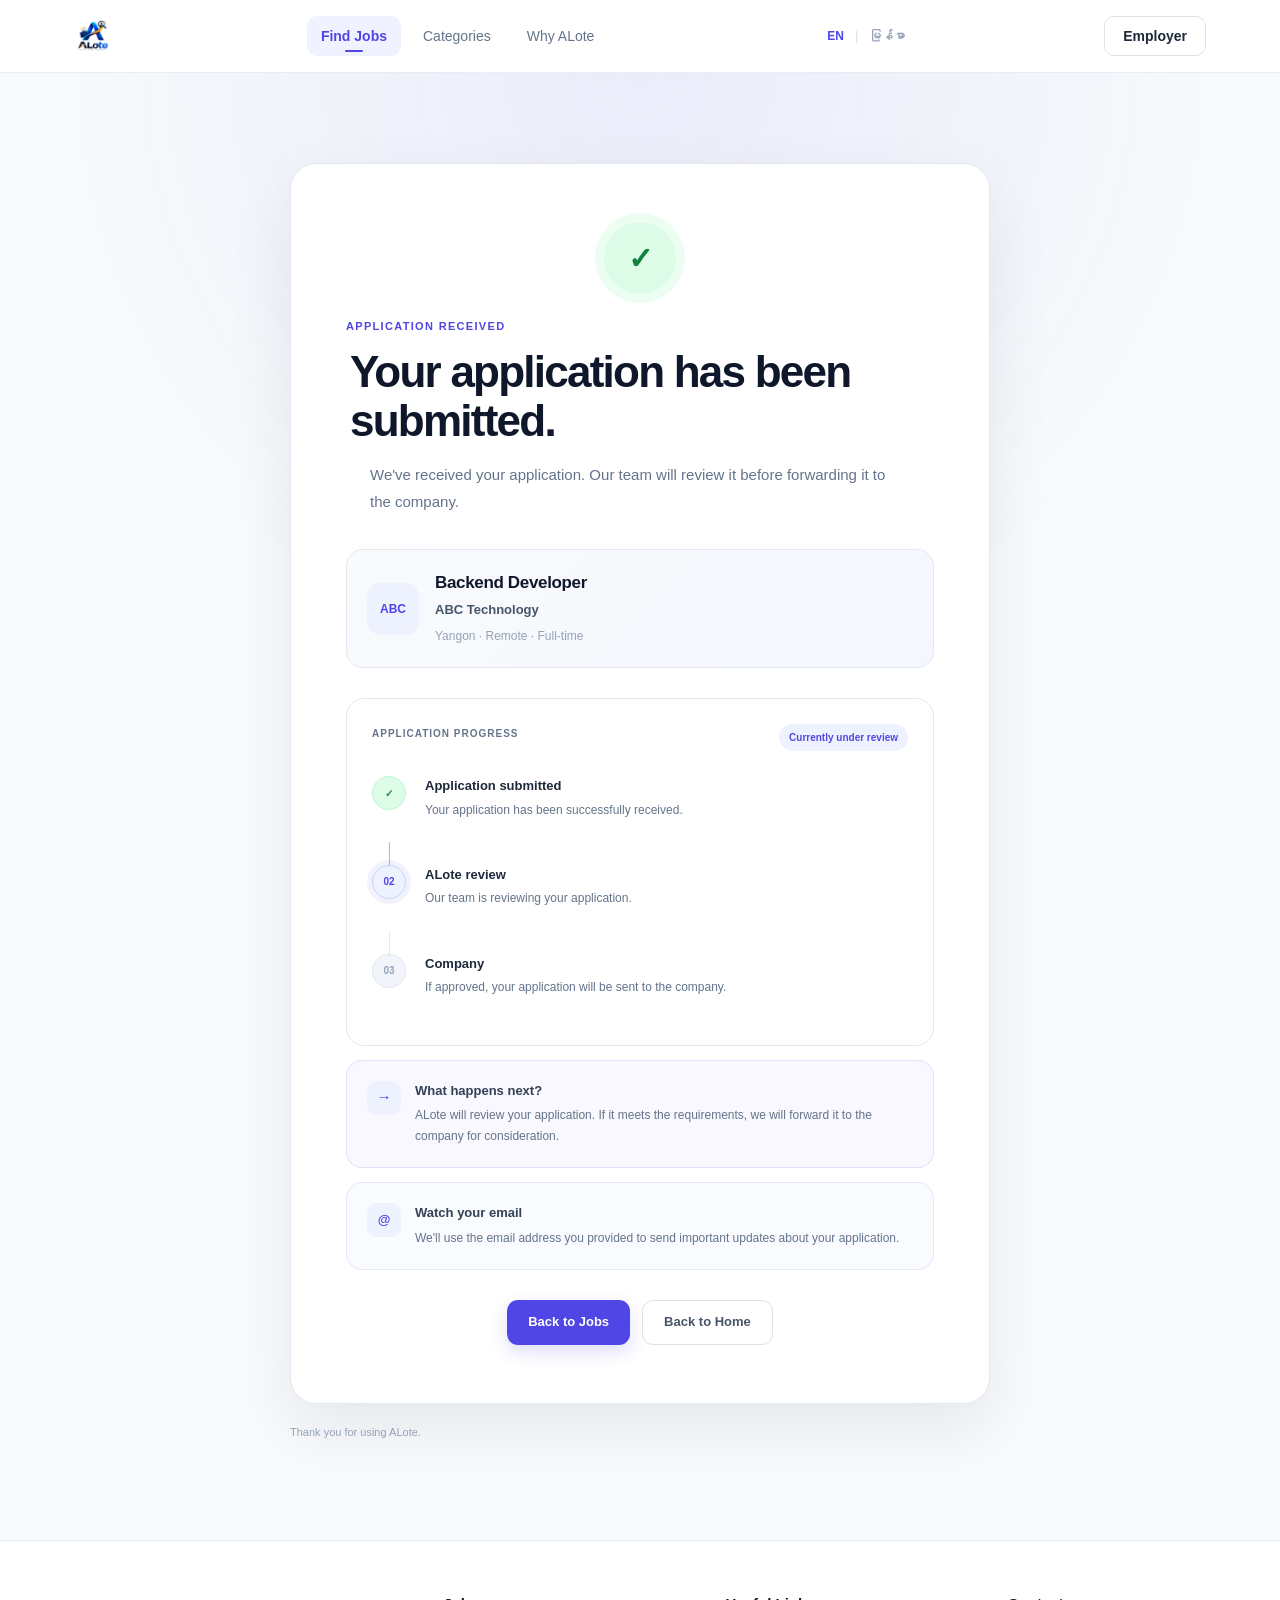
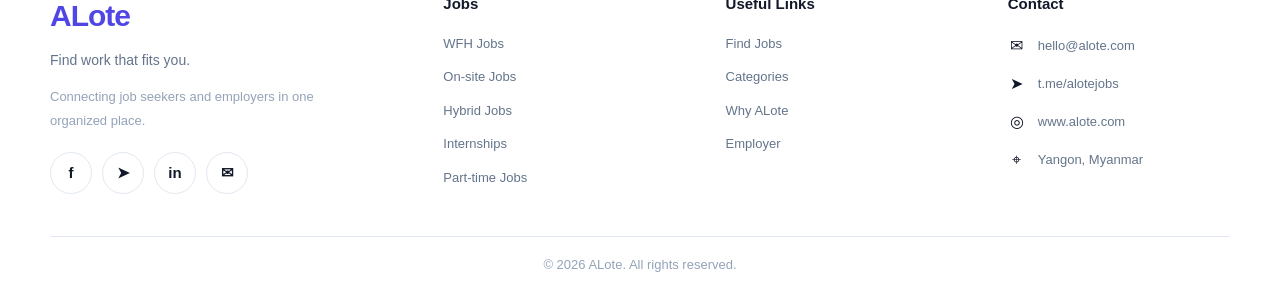
==== frontend/application-success.html @ d8ff8909 "Upgrade application flow and category pages" ====
<!DOCTYPE html>
<html lang="en">

<head>

    <meta charset="UTF-8">

    <meta
        name="viewport"
        content="width=device-width, initial-scale=1.0"
    >

    <title>Application Received | ALote</title>


    <!-- Global CSS -->

    <link
        rel="stylesheet"
        href="css/global.css"
    >


    <!-- Page CSS -->

    <link
        rel="stylesheet"
        href="css/application-success.css"
    >

</head>


<body>


<!-- ==================================================
         NAVIGATION
    ================================================== -->

    <header class="navbar">

        <div class="container navbar-container">

            <a href="index.html" class="logo">

                <img
                    src="assets/logo/ALotelogo.png"
                    alt="ALote"
                    class="logo-image">

            </a>


            <nav class="nav-links">

                <a
                    href="jobs.html"
                    class="nav-link active"
                    data-i18n="findJobs">

                    Find Jobs

                </a>


                <a
                    href="categories.html"
                    data-i18n="categories">

                    Categories

                </a>


                <a
                    href="whyalote.html"
                    data-i18n="whyAlote">

                    Why ALote

                </a>

            </nav>


            <div class="language-switcher">

                <button
                    class="language-button active"
                    data-lang="en">

                    EN

                </button>


                <span>|</span>


                <button
                    class="language-button"
                    data-lang="my">

                    မြန်မာ

                </button>

            </div>


            <a
                href="admin/login.html"
                class="employer-link"
                data-i18n="employer">

                Employer

            </a>

        </div>

    </header>



<!-- ==================================================
     SUCCESS PAGE
================================================== -->

<main class="success-page">

    <div class="container success-container">


        <!-- ==================================================
             SUCCESS CARD
        ================================================== -->

        <section class="success-card">


            <!-- Success Icon -->

            <div class="success-icon">

                <span>
                    ✓
                </span>

            </div>



            <!-- Eyebrow -->

            <span
                class="success-label"
                data-i18n="applicationReceived"
            >
                APPLICATION RECEIVED
            </span>



            <!-- Main Title -->

            <h1
                data-i18n="successTitle"
            >
                Your application has been submitted.
            </h1>



            <!-- Description -->

            <p
                class="success-description"
                data-i18n="successDescription"
            >
                We've received your application.
                Our team will review it before
                forwarding it to the company.
            </p>



            <!-- ==================================================
                 JOB SUMMARY
            ================================================== -->

            <div class="success-job">


                <div class="company-avatar">
                    ABC
                </div>


                <div class="success-job-info">

                    <h2 id="jobTitle">
                        Backend Developer
                    </h2>


                    <p id="companyName">
                        ABC Technology
                    </p>


                    <span id="jobMeta">
                        Yangon · Remote · Full-time
                    </span>

                </div>

            </div>



            <!-- ==================================================
                 APPLICATION PROGRESS
            ================================================== -->

            <div class="application-progress">


                <div class="progress-heading">

                    <span
                        class="section-label"
                        data-i18n="applicationProgress"
                    >
                        APPLICATION PROGRESS
                    </span>


                    <span
                        class="progress-status"
                        data-i18n="currentStatus"
                    >
                        Currently under review
                    </span>

                </div>



                <div class="progress-timeline">


                    <!-- STEP 1 -->

                    <div class="timeline-step completed">

                        <div class="timeline-marker">

                            <span>
                                ✓
                            </span>

                        </div>


                        <div class="timeline-content">

                            <strong
                                data-i18n="submittedTitle"
                            >
                                Application submitted
                            </strong>


                            <p
                                data-i18n="submittedDescription"
                            >
                                Your application has been successfully received.
                            </p>

                        </div>

                    </div>



                    <!-- Connector -->

                    <div class="timeline-line active"></div>



                    <!-- STEP 2 -->

                    <div class="timeline-step current">

                        <div class="timeline-marker">

                            <span>
                                02
                            </span>

                        </div>


                        <div class="timeline-content">

                            <strong
                                data-i18n="reviewTitle"
                            >
                                ALote review
                            </strong>


                            <p
                                data-i18n="reviewDescription"
                            >
                                Our team is reviewing your application.
                            </p>

                        </div>

                    </div>



                    <!-- Connector -->

                    <div class="timeline-line"></div>



                    <!-- STEP 3 -->

                    <div class="timeline-step">

                        <div class="timeline-marker">

                            <span>
                                03
                            </span>

                        </div>


                        <div class="timeline-content">

                            <strong
                                data-i18n="companyTitle"
                            >
                                Company
                            </strong>


                            <p
                                data-i18n="companyDescription"
                            >
                                If approved, your application will be sent to the company.
                            </p>

                        </div>

                    </div>

                </div>

            </div>



            <!-- ==================================================
                 WHAT HAPPENS NEXT
            ================================================== -->

            <div class="next-step-card">


                <div class="next-step-icon">
                    →
                </div>


                <div class="next-step-content">

                    <strong
                        data-i18n="nextStepTitle"
                    >
                        What happens next?
                    </strong>


                    <p
                        data-i18n="nextStepDescription"
                    >
                        ALote will review your application.
                        If it meets the requirements, we will
                        forward it to the company for consideration.
                    </p>

                </div>

            </div>



            <!-- ==================================================
                 EMAIL NOTICE
            ================================================== -->

            <div class="email-notice">


                <div class="email-icon">
                    @
                </div>


                <div class="email-content">

                    <strong
                        data-i18n="emailTitle"
                    >
                        Watch your email
                    </strong>


                    <p
                        data-i18n="emailDescription"
                    >
                        We'll use the email address you provided
                        to send important updates about your application.
                    </p>

                </div>

            </div>



            <!-- ==================================================
                 ACTIONS
            ================================================== -->

            <div class="success-actions">


                <a
                    href="jobs.html"
                    class="primary-button"
                    data-i18n="backToJobs"
                >
                    Back to Jobs
                </a>


                <a
                    href="index.html"
                    class="secondary-button"
                    data-i18n="backHome"
                >
                    Back to Home
                </a>

            </div>

        </section>



        <!-- Small message -->

        <p
            class="success-footer"
            data-i18n="thankYou"
        >
            Thank you for using ALote.
        </p>

    </div>

</main>



<!-- ==================================================
     FOOTER
================================================== -->

<footer class="footer">

    <div class="container footer-container">


        <!-- Brand -->

        <div class="footer-brand">


            <a
                href="index.html"
                class="footer-logo"
            >
                ALote
            </a>


            <p class="footer-tagline">

                <span data-i18n="footerTagline">
                    Find work that fits you.
                </span>

            </p>


            <p
                class="footer-description"
                data-i18n="footerDescription"
            >
                Connecting job seekers and employers
                in one organized place.
            </p>


            <div class="footer-socials">

                <a
                    href="#"
                    aria-label="Facebook"
                >
                    f
                </a>


                <a
                    href="#"
                    aria-label="Telegram"
                >
                    ➤
                </a>


                <a
                    href="#"
                    aria-label="LinkedIn"
                >
                    in
                </a>


                <a
                    href="#"
                    aria-label="Email"
                >
                    ✉
                </a>

            </div>

        </div>



        <!-- Jobs -->

        <div class="footer-column">

            <h3 data-i18n="footerJobs">
                Jobs
            </h3>


            <a
                href="jobs.html?mode=wfh"
                data-i18n="footerWfh"
            >
                WFH Jobs
            </a>


            <a
                href="jobs.html?mode=onsite"
                data-i18n="footerOnsite"
            >
                On-site Jobs
            </a>


            <a
                href="jobs.html?mode=hybrid"
                data-i18n="footerHybrid"
            >
                Hybrid Jobs
            </a>


            <a
                href="jobs.html?mode=internship"
                data-i18n="footerInternship"
            >
                Internships
            </a>


            <a
                href="jobs.html?mode=part-time"
                data-i18n="footerPartTime"
            >
                Part-time Jobs
            </a>

        </div>



        <!-- Useful Links -->

        <div class="footer-column">

            <h3 data-i18n="footerLinks">
                Useful Links
            </h3>


            <a
                href="jobs.html"
                data-i18n="findJobs"
            >
                Find Jobs
            </a>


            <a
                href="categories.html"
                data-i18n="categories"
            >
                Categories
            </a>


            <a
                href="whyalote.html"
                data-i18n="whyAlote"
            >
                Why ALote
            </a>


            <a
                href="employer.html"
                data-i18n="employer"
            >
                Employer
            </a>

        </div>



        <!-- Contact -->

        <div class="footer-column footer-contact">

            <h3 data-i18n="footerContact">
                Contact
            </h3>


            <a href="mailto:hello@alote.com">

                <span class="contact-icon">
                    ✉
                </span>

                hello@alote.com

            </a>


            <a href="#">

                <span class="contact-icon">
                    ➤
                </span>

                t.me/alotejobs

            </a>


            <a href="#">

                <span class="contact-icon">
                    ◎
                </span>

                www.alote.com

            </a>


            <a href="#">

                <span class="contact-icon">
                    ⌖
                </span>

                Yangon, Myanmar

            </a>

        </div>

    </div>



    <!-- Footer Bottom -->

    <div class="footer-bottom container">

        <p
            class="copyright"
            data-i18n="copyright"
        >
            © 2026 ALote. All rights reserved.
        </p>

    </div>

</footer>



<!-- ==================================================
     JAVASCRIPT
================================================== -->

<script src="js/application-success.js"></script>

</body>

</html>
---- frontend/css/global.css ----
/* ==================================================
   DESIGN SYSTEM
================================================== */

:root {
    --primary: #4f46e5;
    --primary-dark: #4338ca;
    --primary-light: #eef2ff;

    --text-primary: #111827;
    --text-secondary: #64748b;
    --text-muted: #94a3b8;

    --background: #ffffff;
    --background-soft: #f8fafc;

    --border: #e2e8f0;

    --success: #16a34a;
    --success-bg: #dcfce7;

    --warning: #d97706;
    --warning-bg: #fef3c7;

    --radius-sm: 8px;
    --radius-md: 12px;
    --radius-lg: 18px;

    --shadow-sm:
        0 1px 2px rgba(15, 23, 42, 0.04);

    --shadow-md:
        0 10px 30px rgba(15, 23, 42, 0.07);

    --shadow-lg:
        0 20px 50px rgba(15, 23, 42, 0.10);
}


/* ==================================================
   RESET
================================================== */

* {
    box-sizing: border-box;
    margin: 0;
    padding: 0;
}

html {
    scroll-behavior: smooth;
}

body {
    font-family:
        Inter,
        -apple-system,
        BlinkMacSystemFont,
        "Segoe UI",
        sans-serif;

    color: var(--text-primary);
    background: var(--background);

    line-height: 1.5;
}

a {
    color: inherit;
    text-decoration: none;
}

button,
input {
    font: inherit;
}

button {
    cursor: pointer;
}

img {
    display: block;
    max-width: 100%;
}


/* ==================================================
   GLOBAL CONTAINER
================================================== */

.container {
    width: min(1180px, calc(100% - 48px));
    margin-inline: auto;
}
/* ==================================================
   LOGO
================================================== */

.logo {
    display: flex;
    align-items: center;

    text-decoration: none;

    flex-shrink: 0;
}


.logo-image {
    display: block;

    width: auto;
    height: 38px;

    object-fit: contain;

    transition:
        transform 0.2s ease,
        opacity 0.2s ease;
}


.logo:hover .logo-image {
    transform: translateY(-1px);

    opacity: 0.92;
}

/* ==================================================
   NAVIGATION
================================================== */

.navbar {
    position: sticky;
    top: 0;
    z-index: 1000;

    width: 100%;

    background: rgba(255, 255, 255, 0.88);
    border-bottom: 1px solid #e8ecf3;

    backdrop-filter: blur(16px);
    -webkit-backdrop-filter: blur(16px);
}

.navbar-container {
    max-width: 1180px;
    height: 72px;

    margin: 0 auto;
    padding: 0 24px;

    display: flex;
    align-items: center;
    justify-content: space-between;
}


/* ==================================================
   LOGO
================================================== */

.logo {
    color: var(--primary);

    font-size: 25px;
    font-weight: 750;

    letter-spacing: -1px;
    text-decoration: none;

    transition: opacity 0.2s ease;
}

.logo:hover {
    opacity: 0.8;
}


/* ==================================================
   MAIN NAVIGATION
================================================== */

.nav-links {
    display: flex;
    align-items: center;

    gap: 8px;
}

.nav-links a {
    position: relative;

    display: inline-flex;
    align-items: center;

    height: 40px;
    padding: 0 14px;

    color: #64748b;

    font-size: 14px;
    font-weight: 500;

    text-decoration: none;

    border-radius: 10px;

    transition:
        color 0.2s ease,
        background 0.2s ease;
}


/* Hover */

.nav-links a:hover {
    color: #111827;
    background: #f5f7fb;
}


/* ==================================================
   ACTIVE PAGE
================================================== */

.nav-links a.active {
    color: #4f46e5;

    font-weight: 600;

    background: #f1f2ff;
}


/* Small premium indicator */

.nav-links a.active::after {
    content: "";

    position: absolute;

    left: 50%;
    bottom: 4px;

    width: 18px;
    height: 2px;

    transform: translateX(-50%);

    background: #4f46e5;

    border-radius: 999px;
}


/* ==================================================
   LANGUAGE SWITCHER
================================================== */

.language-switcher {
    display: flex;
    align-items: center;

    gap: 8px;

    margin-left: 20px;
}

.language-button {
    border: 0;
    background: transparent;

    padding: 7px 6px;

    color: #94a3b8;

    font-family: inherit;
    font-size: 13px;
    font-weight: 600;

    cursor: pointer;

    border-radius: 7px;

    transition:
        color 0.2s ease,
        background 0.2s ease;
}

.language-button:hover {
    color: #475569;
    background: #f5f7fb;
}

.language-button.active {
    color: #4f46e5;
}


/* Separator between languages */

.language-separator {
    color: #cbd5e1;
    font-size: 13px;
}


/* ==================================================
   EMPLOYER BUTTON
================================================== */

.employer-link {
    display: inline-flex;
    align-items: center;
    justify-content: center;

    min-height: 40px;

    padding: 0 18px;

    color: #1e293b;

    font-size: 14px;
    font-weight: 600;

    text-decoration: none;

    border: 1px solid #dce2eb;
    border-radius: 10px;

    background: #ffffff;

    transition:
        border-color 0.2s ease,
        background 0.2s ease,
        transform 0.2s ease;
}

.employer-link:hover {
    background: #f8fafc;
    border-color: #cbd5e1;

    transform: translateY(-1px);
}
/* ==================================================
   HERO
================================================== */
.hero {
    position: relative;
    overflow: hidden;

    padding: 125px 0 105px;

    background:
        radial-gradient(
            circle at 50% 0%,
            rgba(79, 70, 229, 0.10),
            transparent 48%
        );
}

.hero-container {
    position: relative;

    width: min(900px, calc(100% - 48px));
    margin-inline: auto;

    text-align: center;
}
.hero::before {
    content: "";

    position: absolute;

    width: 500px;
    height: 500px;

    top: -250px;
    left: -250px;

    border-radius: 50%;

    background: rgba(79, 70, 229, 0.035);

    pointer-events: none;
}

/* Badge */

.hero-badge {
    display: inline-flex;

    align-items: center;

    padding: 7px 13px;

    background: var(--primary-light);

    color: var(--primary);

    border-radius: 999px;

    font-size: 12px;
    font-weight: 600;

    margin-bottom: 22px;
}


/* Heading */

.hero h1 {
    max-width: 800px;

    margin: 0 auto;

    font-size: clamp(46px, 6vw, 76px);

    line-height: 1.02;

    letter-spacing: -4px;

    font-weight: 750;
}

.hero h1 span {
    color: var(--primary);
}


/* Description */

.hero-description {
    max-width: 580px;

    margin: 25px auto 38px;

    color: var(--text-secondary);

    font-size: 17px;
}


/* ==================================================
   SEARCH
================================================== */

.search-box {
    width: min(100%, 780px);

    margin: 0 auto;

    padding: 7px;

    display: flex;
    align-items: center;

    background: #ffffff;

    border: 1px solid var(--border);

    border-radius: var(--radius-lg);

    box-shadow: var(--shadow-md);

    transition:
        border-color 0.2s ease,
        box-shadow 0.2s ease;
}

.search-box:focus-within {
    border-color: rgba(79, 70, 229, 0.45);

    box-shadow:
        0 0 0 4px rgba(79, 70, 229, 0.08),
        var(--shadow-md);
}

.search-input-container {
    flex: 1;

    display: flex;
    align-items: center;

    min-width: 0;

    padding-left: 15px;
}

.search-icon {
    margin-right: 10px;

    color: var(--text-muted);

    font-size: 24px;

    line-height: 1;
}

.search-input-container input {
    width: 100%;

    min-width: 0;

    border: none;
    outline: none;

    background: transparent;

    color: var(--text-primary);

    font-size: 14px;
}

.search-input-container input::placeholder {
    color: var(--text-muted);
}

.search-box button {
    flex-shrink: 0;

    padding: 14px 22px;

    border: none;

    border-radius: var(--radius-md);

    background: var(--primary);
    color: #ffffff;

    font-size: 13px;
    font-weight: 600;

    transition:
        background 0.2s ease,
        transform 0.2s ease;
}

.search-box button:hover {
    background: var(--primary-dark);

    transform: translateY(-1px);
}


/* ==================================================
   QUICK FILTERS
================================================== */

.quick-filters {
    margin-top: 22px;

    display: flex;
    align-items: center;
    justify-content: center;

    gap: 9px;

    flex-wrap: wrap;

    color: var(--text-muted);

    font-size: 12px;
}

.quick-filters a {
    padding: 5px 10px;

    background: #ffffff;

    border: 1px solid var(--border);

    border-radius: 999px;

    color: var(--text-secondary);

    transition:
        border-color 0.2s ease,
        color 0.2s ease,
        background 0.2s ease;
}

.quick-filters a:hover {
    border-color: var(--primary);

    background: var(--primary-light);

    color: var(--primary);
}


/* ==================================================
   WORK MODES
================================================== */

.work-modes-section {
    padding: 95px 0;

    background: var(--background-soft);
}

.work-mode-grid {
    display: grid;

    grid-template-columns: repeat(4, 1fr);

    gap: 16px;
}
.work-mode-card {
    min-height: 205px;
    padding: 26px;

    background: rgba(255, 255, 255, 0.9);

    border: 1px solid rgba(226, 232, 240, 0.9);

    border-radius: 18px;

    box-shadow: var(--shadow-sm);

    transition:
        transform 0.25s ease,
        border-color 0.25s ease,
        box-shadow 0.25s ease;
}

.work-mode-card:hover {
    transform: translateY(-5px);

    border-color: rgba(79, 70, 229, 0.25);

    box-shadow: var(--shadow-lg);
}

.work-mode-card {
    position: relative;

    min-height: 180px;

    padding: 24px;

    display: flex;
    flex-direction: column;

    justify-content: space-between;

    background: #ffffff;

    border: 1px solid var(--border);

    border-radius: var(--radius-lg);

    transition:
        transform 0.2s ease,
        border-color 0.2s ease,
        box-shadow 0.2s ease;
}

.work-mode-card:hover {
    transform: translateY(-4px);

    border-color: rgba(79, 70, 229, 0.3);

    box-shadow: var(--shadow-md);
}

.mode-icon {
    width: 42px;
    height: 42px;

    display: flex;
    align-items: center;
    justify-content: center;

    background: var(--primary-light);

    color: var(--primary);

    border-radius: 12px;

    font-size: 20px;
}

.work-mode-card h3 {
    margin-top: 18px;

    font-size: 16px;

    letter-spacing: -0.2px;
}

.work-mode-card p {
    margin-top: 5px;

    color: var(--text-secondary);

    font-size: 12px;
}

.arrow {
    position: absolute;

    top: 24px;
    right: 24px;

    color: var(--text-muted);

    font-size: 18px;

    transition:
        color 0.2s ease,
        transform 0.2s ease;
}

.work-mode-card:hover .arrow {
    color: var(--primary);

    transform: translateX(3px);
}


/* ==================================================
   CATEGORIES
================================================== */
.categories-section {
    padding: 110px 0;
    background: #ffffff;
}

.category-grid {
    width: min(1180px, calc(100% - 48px));
    margin-inline: auto;

    display: grid;

    grid-template-columns: repeat(4, 1fr);

    gap: 14px;
}

.category-grid a {
    padding: 20px 22px;

    background: #ffffff;

    border: 1px solid var(--border);

    border-radius: 14px;

    color: var(--text-primary);

    font-size: 13px;
    font-weight: 600;

    transition:
        transform 0.2s ease,
        border-color 0.2s ease,
        box-shadow 0.2s ease,
        background 0.2s ease;
}

.category-grid a:hover {
    transform: translateY(-3px);

    border-color: rgba(79, 70, 229, 0.25);

    background: #ffffff;

    box-shadow: var(--shadow-md);
}

/* ==================================================
   LATEST JOBS
================================================== */

.latest-jobs {
    padding: 100px 0;

    background: var(--background-soft);
}
.section-heading {
    margin-bottom: 38px;
}

.section-label {
    display: block;

    margin-bottom: 8px;

    color: var(--primary);

    font-size: 12px;
    font-weight: 700;

    letter-spacing: 0.04em;

    text-transform: uppercase;
}

.section-heading h2 {
    font-size: 34px;
    line-height: 1.15;
    letter-spacing: -1px;
}

.section-heading p {
    margin-top: 10px;

    color: var(--text-secondary);

    font-size: 15px;
}
.section-header {
    display: flex;

    align-items: flex-end;
    justify-content: space-between;

    margin-bottom: 35px;
}

.section-header h2 {
    margin-top: 8px;

    font-size: 34px;

    letter-spacing: -1px;
}

.view-all {
    color: var(--primary);

    font-size: 13px;
    font-weight: 600;
}

.view-all:hover {
    text-decoration: underline;
}


/* Job grid */

.job-grid {
    display: grid;

    grid-template-columns: repeat(3, 1fr);

    gap: 18px;
}


/* Job card */

.job-card {
    padding: 26px;

    background: #ffffff;

    border: 1px solid rgba(226, 232, 240, 0.9);

    border-radius: 18px;

    box-shadow: var(--shadow-sm);

    transition:
        transform 0.25s ease,
        box-shadow 0.25s ease,
        border-color 0.25s ease;
}

.job-card:hover {
    transform: translateY(-5px);

    border-color: rgba(79, 70, 229, 0.22);

    box-shadow: var(--shadow-lg);
}

/* Card top */

.job-card-top {
    display: flex;

    align-items: flex-start;
    justify-content: space-between;

    margin-bottom: 20px;
}


/* Company logo placeholder */

.company-logo {
    width: 46px;
    height: 46px;

    display: flex;
    align-items: center;
    justify-content: center;

    background: var(--primary-light);

    color: var(--primary);

    border-radius: 12px;

    font-size: 11px;
    font-weight: 700;
}


/* Job badges */

.job-badge {
    padding: 5px 9px;

    border-radius: 999px;

    font-size: 10px;
    font-weight: 700;
}

.job-badge.remote {
    background: var(--success-bg);

    color: var(--success);
}

.job-badge.hybrid {
    background: var(--warning-bg);

    color: var(--warning);
}

.job-badge.onsite {
    background: #f1f5f9;

    color: #475569;
}


/* Job title */

.job-card h3 {
    font-size: 18px;

    line-height: 1.3;

    letter-spacing: -0.3px;
}

.company-name {
    margin-top: 4px;

    color: var(--text-secondary);

    font-size: 13px;
}


/* Job information */

.job-info {
    display: flex;

    flex-wrap: wrap;

    gap: 7px;

    margin-top: 20px;
}

.job-info span {
    padding: 5px 8px;

    background: var(--background-soft);

    border-radius: 6px;

    color: var(--text-secondary);

    font-size: 10px;
}


/* Card footer */

.job-card-footer {
    display: flex;

    align-items: center;
    justify-content: space-between;

    margin-top: 24px;

    padding-top: 15px;

    border-top: 1px solid var(--border);

    color: var(--text-muted);

    font-size: 10px;
}

.job-card-footer a {
    color: var(--primary);

    font-size: 11px;
    font-weight: 600;
}


/* ==================================================
   WHY ALOTE
================================================== */

.why-alote {
    padding: 110px 0;

    background: #111827;

    color: #ffffff;
}

.why-container {
    width: min(1180px, calc(100% - 48px));
    margin-inline: auto;

    display: grid;
    grid-template-columns: 1fr 1fr;

    gap: 90px;
    align-items: center;
}

.why-content .section-label {
    color: #a5b4fc;
}

.why-content h2 {
    max-width: 500px;

    margin-top: 12px;

    font-size: 42px;

    line-height: 1.15;

    letter-spacing: -1.5px;
}

.why-content h2 span {
    color: #a5b4fc;
}

.why-content > p {
    max-width: 500px;

    margin: 20px 0 28px;

    color: #94a3b8;

    font-size: 15px;
}

.why-content .primary-button {
    background: #ffffff;

    color: var(--primary);
}

.why-content .primary-button:hover {
    background: #eef2ff;
}


/* Benefits */

.benefits {
    display: flex;
    flex-direction: column;

    gap: 0;
}

.benefit {
    display: grid;

    grid-template-columns: 45px 1fr;

    gap: 18px;

    padding: 25px 0;

    border-bottom: 1px solid rgba(255, 255, 255, 0.1);
}

.benefit:first-child {
    padding-top: 0;
}

.benefit:last-child {
    border-bottom: none;
}

.benefit-number {
    color: #6366f1;

    font-size: 11px;
    font-weight: 700;
}

.benefit h3 {
    font-size: 16px;
}

.benefit p {
    margin-top: 5px;

    color: #94a3b8;

    font-size: 12px;
}


/* ==================================================
   FOOTER
================================================== */
/* ==================================================
   EXPLORE JOBS CTA
================================================== */

.explore-jobs-button {
    display: inline-flex;
    align-items: center;
    justify-content: center;
    gap: 18px;

    margin-top: 28px;

    padding: 14px 20px 14px 22px;

    min-width: 165px;

    border-radius: 10px;

    background: var(--primary);
    color: #ffffff;

    font-size: 14px;
    font-weight: 600;

    text-decoration: none;

    box-shadow:
        0 8px 24px rgba(79, 70, 229, 0.18);

    transition:
        transform 0.2s ease,
        box-shadow 0.2s ease,
        background-color 0.2s ease;
}


/* Arrow */

.explore-arrow {
    display: inline-flex;

    align-items: center;
    justify-content: center;

    width: 28px;
    height: 28px;

    border-radius: 7px;

    background: rgba(255, 255, 255, 0.14);

    font-size: 17px;

    transition:
        transform 0.2s ease,
        background-color 0.2s ease;
}


/* Hover */

.explore-jobs-button:hover {
    background: #4338ca;

    color: #ffffff;

    transform: translateY(-2px);

    box-shadow:
        0 12px 28px rgba(79, 70, 229, 0.25);
}


.explore-jobs-button:hover .explore-arrow {
    transform: translateX(3px);

    background: rgba(255, 255, 255, 0.2);
}


/* Active */

.explore-jobs-button:active {
    transform: translateY(0);
}


/* Burmese */

html[lang="my"] .explore-jobs-button {
    font-family:
        "Noto Sans Myanmar",
        "Myanmar Text",
        sans-serif;

    font-size: 13px;
}
.footer {
    background: #ffffff;
    border-top: 1px solid var(--border);

    padding-top: 52px;
}


/* Main footer layout */

.footer-container {
    width: min(1180px, calc(100% - 48px));

    margin-inline: auto;

    display: grid;

    grid-template-columns:
        1.5fr
        1fr
        1fr
        1fr;

    gap: 60px;

    padding-bottom: 42px;
}


/* ==================================================
   BRAND
================================================== */

.footer-brand {
    max-width: 300px;
}


.footer-logo {
    display: inline-block;

    margin-bottom: 12px;

    color: var(--primary);

    font-size: 30px;
    font-weight: 800;

    text-decoration: none;

    letter-spacing: -1px;
}


.footer-tagline {
    margin: 0 0 14px;

    color: var(--text-secondary);

    font-size: 14px;
}


.footer-description {
    max-width: 280px;

    margin: 0;

    color: var(--text-muted);

    font-size: 13px;

    line-height: 1.8;
}


/* ==================================================
   SOCIAL
================================================== */

.footer-socials {
    display: flex;

    gap: 10px;

    margin-top: 20px;
}


.footer-socials a {
    width: 42px;
    height: 42px;

    display: flex;

    align-items: center;
    justify-content: center;

    border: 1px solid var(--border);

    border-radius: 50%;

    color: var(--text-primary);

    font-size: 15px;
    font-weight: 600;

    text-decoration: none;

    transition:
        background-color 0.2s ease,
        color 0.2s ease,
        border-color 0.2s ease,
        transform 0.2s ease;
}


.footer-socials a:hover {
    background: var(--primary);

    border-color: var(--primary);

    color: #ffffff;

    transform: translateY(-2px);
}


/* ==================================================
   FOOTER COLUMNS
================================================== */

.footer-column {
    display: flex;

    flex-direction: column;

    gap: 14px;
}


.footer-column h3 {
    margin: 0 0 4px;

    color: var(--text-primary);

    font-size: 15px;

    font-weight: 700;
}


.footer-column a {
    width: fit-content;

    color: var(--text-secondary);

    font-size: 13px;

    line-height: 1.5;

    text-decoration: none;

    transition:
        color 0.2s ease,
        transform 0.2s ease;
}


.footer-column a:hover {
    color: var(--primary);

    transform: translateX(2px);
}


/* ==================================================
   CONTACT
================================================== */

.footer-contact a {
    display: flex;

    align-items: center;

    gap: 12px;
}


.contact-icon {
    width: 18px;

    display: inline-flex;

    justify-content: center;

    color: var(--text-primary);

    font-size: 16px;
}


/* ==================================================
   BOTTOM
================================================== */

.footer-bottom {
    width: min(1180px, calc(100% - 48px));

    margin-inline: auto;

    border-top: 1px solid var(--border);

    padding: 18px 0 20px;

    text-align: center;
}


.footer-bottom .copyright {
    margin: 0;

    color: var(--text-muted);

    font-size: 13px;
}


/* ==================================================
   BURMESE
================================================== */

html[lang="my"] .footer {
    font-family:
        "Noto Sans Myanmar",
        "Myanmar Text",
        sans-serif;
}


html[lang="my"] .footer-logo {
    font-family:
        Inter,
        Arial,
        sans-serif;
}


html[lang="my"] .footer-column h3 {
    font-size: 15px;
}


html[lang="my"] .footer-column a,
html[lang="my"] .footer-description,
html[lang="my"] .footer-tagline,
html[lang="my"] .footer-bottom .copyright {
    line-height: 1.8;
}


/* ==================================================
   RESPONSIVE
================================================== */

@media (max-width: 900px) {

    .footer-container {
        grid-template-columns:
            1.5fr
            1fr
            1fr;

        gap: 40px;
    }

    .footer-contact {
        grid-column: span 1;
    }

}


@media (max-width: 640px) {

    .footer {
        padding-top: 40px;
    }

    .footer-container {
        width: min(100% - 32px, 480px);

        grid-template-columns: 1fr;

        gap: 34px;
    }

    .footer-brand {
        max-width: none;
    }

    .footer-description {
        max-width: 100%;
    }

    .footer-bottom {
        width: min(100% - 32px, 480px);
    }

}

/* ==================================================
   RESPONSIVE
================================================== */

@media (max-width: 1000px) {

    .work-mode-grid {
        grid-template-columns: repeat(2, 1fr);
    }

    .category-grid {
        grid-template-columns: repeat(2, 1fr);
    }

    .job-grid {
        grid-template-columns: repeat(2, 1fr);
    }

    .why-container {
        grid-template-columns: 1fr;

        gap: 60px;
    }
}


@media (max-width: 700px) {

    .navbar-container {
        height: 64px;
    }

    .nav-links {
        display: none;
    }

    .hero {
        padding: 80px 0 65px;
    }

    .hero h1 {
        font-size: 46px;

        letter-spacing: -2.5px;
    }

    .hero-description {
        font-size: 15px;
    }

    .search-box {
        flex-direction: column;

        padding: 8px;
    }

    .search-input-container {
        width: 100%;

        padding: 12px;
    }

    .search-box button {
        width: 100%;
    }

    .work-modes-section,
    .categories-section,
    .latest-jobs,
    .why-alote {
        padding: 70px 0;
    }

    .work-mode-grid,
    .category-grid,
    .job-grid {
        grid-template-columns: 1fr;
    }

    .section-header {
        align-items: flex-start;

        flex-direction: column;

        gap: 12px;
    }

    .section-header h2,
    .section-heading h2 {
        font-size: 28px;
    }

    .why-content h2 {
        font-size: 34px;
    }

    .footer-container {
        flex-direction: column;

        align-items: flex-start;
    }

    .footer-links {
        flex-wrap: wrap;
    }
}
/* =========================
   LANGUAGE SWITCHER
========================= */

.navbar-actions {
    display: flex;
    align-items: center;
    gap: 18px;
}

.language-switcher {
    display: flex;
    align-items: center;
    gap: 7px;

    font-size: 12px;
    font-weight: 600;
}

.language-switcher span {
    color: var(--border);
}

.language-button {
    border: none;
    background: transparent;

    color: var(--text-muted);

    padding: 4px;

    font-size: 12px;
    font-weight: 600;

    cursor: pointer;

    transition: color 0.2s ease;
}

.language-button:hover,
.language-button.active {
    color: var(--primary);
}
/* ==================================================
   BURMESE LANGUAGE TYPOGRAPHY
================================================== */

html[lang="my"] {
    font-family:
        "Noto Sans Myanmar",
        "Myanmar Text",
        sans-serif;
}

html[lang="my"] .hero h1 {
    font-family:
        "Noto Sans Myanmar",
        "Myanmar Text",
        sans-serif;

    font-size: clamp(32px, 4vw, 48px);
    line-height: 1.45;
    letter-spacing: 0;
    font-weight: 700;
    max-width: 760px;
}

html[lang="my"] .hero-badge {
    font-family:
        "Noto Sans Myanmar",
        "Myanmar Text",
        sans-serif;

    font-size: 12px;
    line-height: 1.7;
}

html[lang="my"] .hero-description {
    font-family:
        "Noto Sans Myanmar",
        "Myanmar Text",
        sans-serif;

    font-size: 15px;
    line-height: 1.8;
}

html[lang="my"] .search-input-container input {
    font-family:
        "Noto Sans Myanmar",
        "Myanmar Text",
        sans-serif;
}

html[lang="my"] .search-input-container input::placeholder {
    font-family:
        "Noto Sans Myanmar",
        "Myanmar Text",
        sans-serif;
}
---- frontend/css/application-success.css ----
/* ==================================================
   APPLICATION SUCCESS PAGE
================================================== */

.success-page {

    min-height: calc(100vh - 72px);

    padding: 90px 0 100px;

    background:
        radial-gradient(
            circle at 50% 0%,
            rgba(79, 70, 229, 0.08),
            transparent 38%
        ),
        #f8fafc;
}


.success-container {

    width: min(
        700px,
        calc(100% - 40px)
    );

    margin: 0 auto;
}



/* ==================================================
   SUCCESS CARD
================================================== */

.success-card {

    padding: 58px 55px;

    background: #ffffff;

    border:
        1px solid #e2e8f0;

    border-radius: 26px;

    box-shadow:
        0 25px 65px
        rgba(15, 23, 42, 0.08);
}



/* ==================================================
   SUCCESS ICON
================================================== */

.success-icon {

    width: 72px;
    height: 72px;

    display: flex;

    align-items: center;
    justify-content: center;

    margin: 0 auto 24px;

    border-radius: 50%;

    background: #dcfce7;

    color: #15803d;

    box-shadow:
        0 0 0 9px
        rgba(220, 252, 231, 0.55);

    animation:
        successPop 0.45s ease-out;
}


.success-icon span {

    font-size: 30px;

    font-weight: 800;
}


@keyframes successPop {

    0% {

        opacity: 0;

        transform:
            scale(0.65);

    }

    70% {

        transform:
            scale(1.08);

    }

    100% {

        opacity: 1;

        transform:
            scale(1);

    }

}



/* ==================================================
   LABEL
================================================== */

.success-label {

    display: block;

    color: #4f46e5;

    font-size: 11px;

    font-weight: 800;

    letter-spacing: 0.12em;
}



/* ==================================================
   TITLE
================================================== */

.success-card h1 {

    max-width: 580px;

    margin:
        12px auto 16px;

    color: #0f172a;

    font-size:
        clamp(32px, 4vw, 44px);

    line-height: 1.12;

    letter-spacing: -0.04em;
}



/* ==================================================
   DESCRIPTION
================================================== */

.success-description {

    max-width: 540px;

    margin: 0 auto;

    color: #64748b;

    font-size: 15px;

    line-height: 1.8;
}



/* ==================================================
   JOB SUMMARY
================================================== */

.success-job {

    display: flex;

    align-items: center;

    gap: 16px;

    margin-top: 34px;

    padding: 20px;

    text-align: left;

    background:
        linear-gradient(
            135deg,
            #f8fafc,
            #f5f7ff
        );

    border:
        1px solid #e2e8f0;

    border-radius: 17px;
}


.company-avatar {

    width: 52px;
    height: 52px;

    display: flex;

    align-items: center;
    justify-content: center;

    flex-shrink: 0;

    border-radius: 14px;

    background: #eef2ff;

    color: #4f46e5;

    font-size: 12px;

    font-weight: 800;
}


.success-job-info {

    min-width: 0;
}


.success-job-info h2 {

    margin: 0 0 4px;

    color: #0f172a;

    font-size: 17px;

    font-weight: 750;

    letter-spacing: -0.02em;
}


.success-job-info p {

    margin: 0 0 4px;

    color: #475569;

    font-size: 13px;

    font-weight: 600;
}


.success-job-info span {

    color: #94a3b8;

    font-size: 12px;

}



/* ==================================================
   APPLICATION PROGRESS
================================================== */

.application-progress {

    margin-top: 30px;

    padding: 25px;

    text-align: left;

    background: #ffffff;

    border:
        1px solid #e2e8f0;

    border-radius: 18px;
}


.progress-heading {

    display: flex;

    align-items: center;

    justify-content: space-between;

    gap: 15px;

    margin-bottom: 25px;
}


.progress-heading .section-label {

    color: #64748b;

    font-size: 10px;

    font-weight: 800;

    letter-spacing: 0.1em;
}


.progress-status {

    padding: 6px 10px;

    border-radius: 999px;

    background: #eef2ff;

    color: #4f46e5;

    font-size: 10px;

    font-weight: 700;
}



/* ==================================================
   TIMELINE
================================================== */

.progress-timeline {

    display: flex;

    flex-direction: column;
}


.timeline-step {

    display: grid;

    grid-template-columns:
        38px 1fr;

    gap: 15px;

    position: relative;
}


.timeline-marker {

    width: 34px;
    height: 34px;

    display: flex;

    align-items: center;
    justify-content: center;

    flex-shrink: 0;

    border-radius: 50%;

    background: #f1f5f9;

    color: #94a3b8;

    font-size: 10px;

    font-weight: 800;

    border:
        1px solid #e2e8f0;
}


.timeline-step.completed
.timeline-marker {

    background: #dcfce7;

    border-color: #bbf7d0;

    color: #15803d;
}


.timeline-step.current
.timeline-marker {

    background: #eef2ff;

    border-color: #c7d2fe;

    color: #4f46e5;

    box-shadow:
        0 0 0 5px
        rgba(79, 70, 229, 0.07);
}


.timeline-content {

    padding-bottom: 22px;
}


.timeline-content strong {

    display: block;

    margin-bottom: 4px;

    color: #1e293b;

    font-size: 13px;

    font-weight: 750;
}


.timeline-content p {

    margin: 0;

    color: #64748b;

    font-size: 12px;

    line-height: 1.7;
}


.timeline-line {

    width: 1px;

    height: 23px;

    margin-left: 17px;

    background: #e2e8f0;
}


.timeline-line.active {

    background: #a5b4fc;
}



/* ==================================================
   WHAT HAPPENS NEXT
================================================== */

.next-step-card {

    display: flex;

    align-items: flex-start;

    gap: 14px;

    margin-top: 14px;

    padding: 20px;

    text-align: left;

    background:
        rgba(79, 70, 229, 0.035);

    border:
        1px solid
        rgba(79, 70, 229, 0.12);

    border-radius: 16px;
}


.next-step-icon {

    width: 34px;
    height: 34px;

    display: flex;

    align-items: center;
    justify-content: center;

    flex-shrink: 0;

    border-radius: 10px;

    background: #eef2ff;

    color: #4f46e5;

    font-size: 15px;

    font-weight: 800;
}


.next-step-content strong {

    display: block;

    margin-bottom: 5px;

    color: #334155;

    font-size: 13px;
}


.next-step-content p {

    margin: 0;

    color: #64748b;

    font-size: 12px;

    line-height: 1.75;
}



/* ==================================================
   EMAIL NOTICE
================================================== */

.email-notice {

    display: flex;

    align-items: flex-start;

    gap: 14px;

    margin-top: 14px;

    padding: 20px;

    text-align: left;

    background: #fafbff;

    border:
        1px solid #e5e7ff;

    border-radius: 16px;
}


.email-icon {

    width: 34px;
    height: 34px;

    display: flex;

    align-items: center;
    justify-content: center;

    flex-shrink: 0;

    border-radius: 10px;

    background: #eef2ff;

    color: #4f46e5;

    font-size: 13px;

    font-weight: 800;
}


.email-content {

    min-width: 0;
}


.email-notice strong {

    display: block;

    margin-bottom: 5px;

    color: #334155;

    font-size: 13px;

}


.email-notice p {

    margin: 0;

    color: #64748b;

    font-size: 12px;

    line-height: 1.75;
}



/* ==================================================
   ACTIONS
================================================== */

.success-actions {

    display: flex;

    justify-content: center;

    gap: 12px;

    margin-top: 30px;
}


.primary-button,
.secondary-button {

    display: inline-flex;

    align-items: center;

    justify-content: center;

    min-height: 45px;

    padding:
        0 21px;

    border-radius: 11px;

    font-size: 13px;

    font-weight: 700;

    text-decoration: none;

    transition:
        transform 0.2s ease,
        background 0.2s ease,
        border-color 0.2s ease,
        box-shadow 0.2s ease;
}


.primary-button {

    background: #4f46e5;

    color: #ffffff;

    box-shadow:
        0 7px 18px
        rgba(79, 70, 229, 0.18);
}


.primary-button:hover {

    background: #4338ca;

    transform:
        translateY(-2px);

    box-shadow:
        0 11px 25px
        rgba(79, 70, 229, 0.24);
}


.secondary-button {

    background: #ffffff;

    color: #475569;

    border:
        1px solid #dbe2ea;
}


.secondary-button:hover {

    background: #f8fafc;

    border-color: #cbd5e1;

    transform:
        translateY(-2px);
}



/* ==================================================
   FOOTER MESSAGE
================================================== */

.success-footer {

    margin: 20px 0 0;

    color: #94a3b8;

    font-size: 11px;
}



/* ==================================================
   BURMESE TYPOGRAPHY
================================================== */

html[lang="my"] .success-card,
html[lang="my"] .success-card h1,
html[lang="my"] .success-description,
html[lang="my"] .success-job,
html[lang="my"] .application-progress,
html[lang="my"] .next-step-card,
html[lang="my"] .email-notice {

    font-family:
        "Noto Sans Myanmar",
        "Myanmar Text",
        sans-serif;
}


/* Burmese H1 */

html[lang="my"] .success-card h1 {

    font-size:
        clamp(28px, 4vw, 38px);

    line-height: 1.55;

    letter-spacing: -0.02em;

    max-width: 580px;
}


/* Burmese description */

html[lang="my"] .success-description {

    font-size: 14px;

    line-height: 1.9;
}


/* Burmese job information */

html[lang="my"] .success-job-info h2 {

    line-height: 1.5;
}


html[lang="my"] .success-job-info p {

    line-height: 1.7;
}


html[lang="my"] .success-job-info span {

    line-height: 1.7;
}


/* Burmese timeline */

html[lang="my"] .timeline-content strong {

    font-size: 14px;

    line-height: 1.6;
}


html[lang="my"] .timeline-content p {

    font-size: 13px;

    line-height: 1.9;
}


/* Burmese next step */

html[lang="my"] .next-step-content strong {

    font-size: 14px;

    line-height: 1.6;
}


html[lang="my"] .next-step-content p {

    font-size: 13px;

    line-height: 1.9;
}


/* Burmese email */

html[lang="my"] .email-notice strong {

    font-size: 14px;

    line-height: 1.6;
}


html[lang="my"] .email-notice p {

    font-size: 13px;

    line-height: 1.9;
}



/* ==================================================
   MOBILE
================================================== */

@media (max-width: 600px) {

    .success-page {

        padding:
            50px 0 70px;
    }


    .success-container {

        width:
            min(
                calc(100% - 30px),
                700px
            );
    }


    .success-card {

        padding:
            42px 22px;

        border-radius: 21px;
    }


    .success-icon {

        width: 66px;
        height: 66px;
    }


    .success-card h1 {

        font-size: 32px;
    }


    .success-description {

        font-size: 14px;
    }


    .success-job {

        padding: 16px;
    }


    .application-progress {

        padding: 20px 17px;
    }


    .progress-heading {

        align-items: flex-start;

        flex-direction: column;

        gap: 10px;
    }


    .progress-status {

        font-size: 9px;
    }


    .timeline-step {

        grid-template-columns:
            34px 1fr;

        gap: 12px;
    }


    .timeline-marker {

        width: 31px;
        height: 31px;
    }


    .timeline-line {

        margin-left: 15px;

        height: 20px;
    }


    .next-step-card,
    .email-notice {

        padding: 17px;
    }


    .success-actions {

        flex-direction: column;

        gap: 9px;
    }


    .primary-button,
    .secondary-button {

        width: 100%;
    }

}



/* ==================================================
   VERY SMALL SCREENS
================================================== */

@media (max-width: 380px) {

    .success-card {

        padding:
            36px 17px;
    }


    .success-card h1 {

        font-size: 29px;
    }


    .success-job {

        gap: 11px;
    }


    .company-avatar {

        width: 45px;
        height: 45px;
    }

}
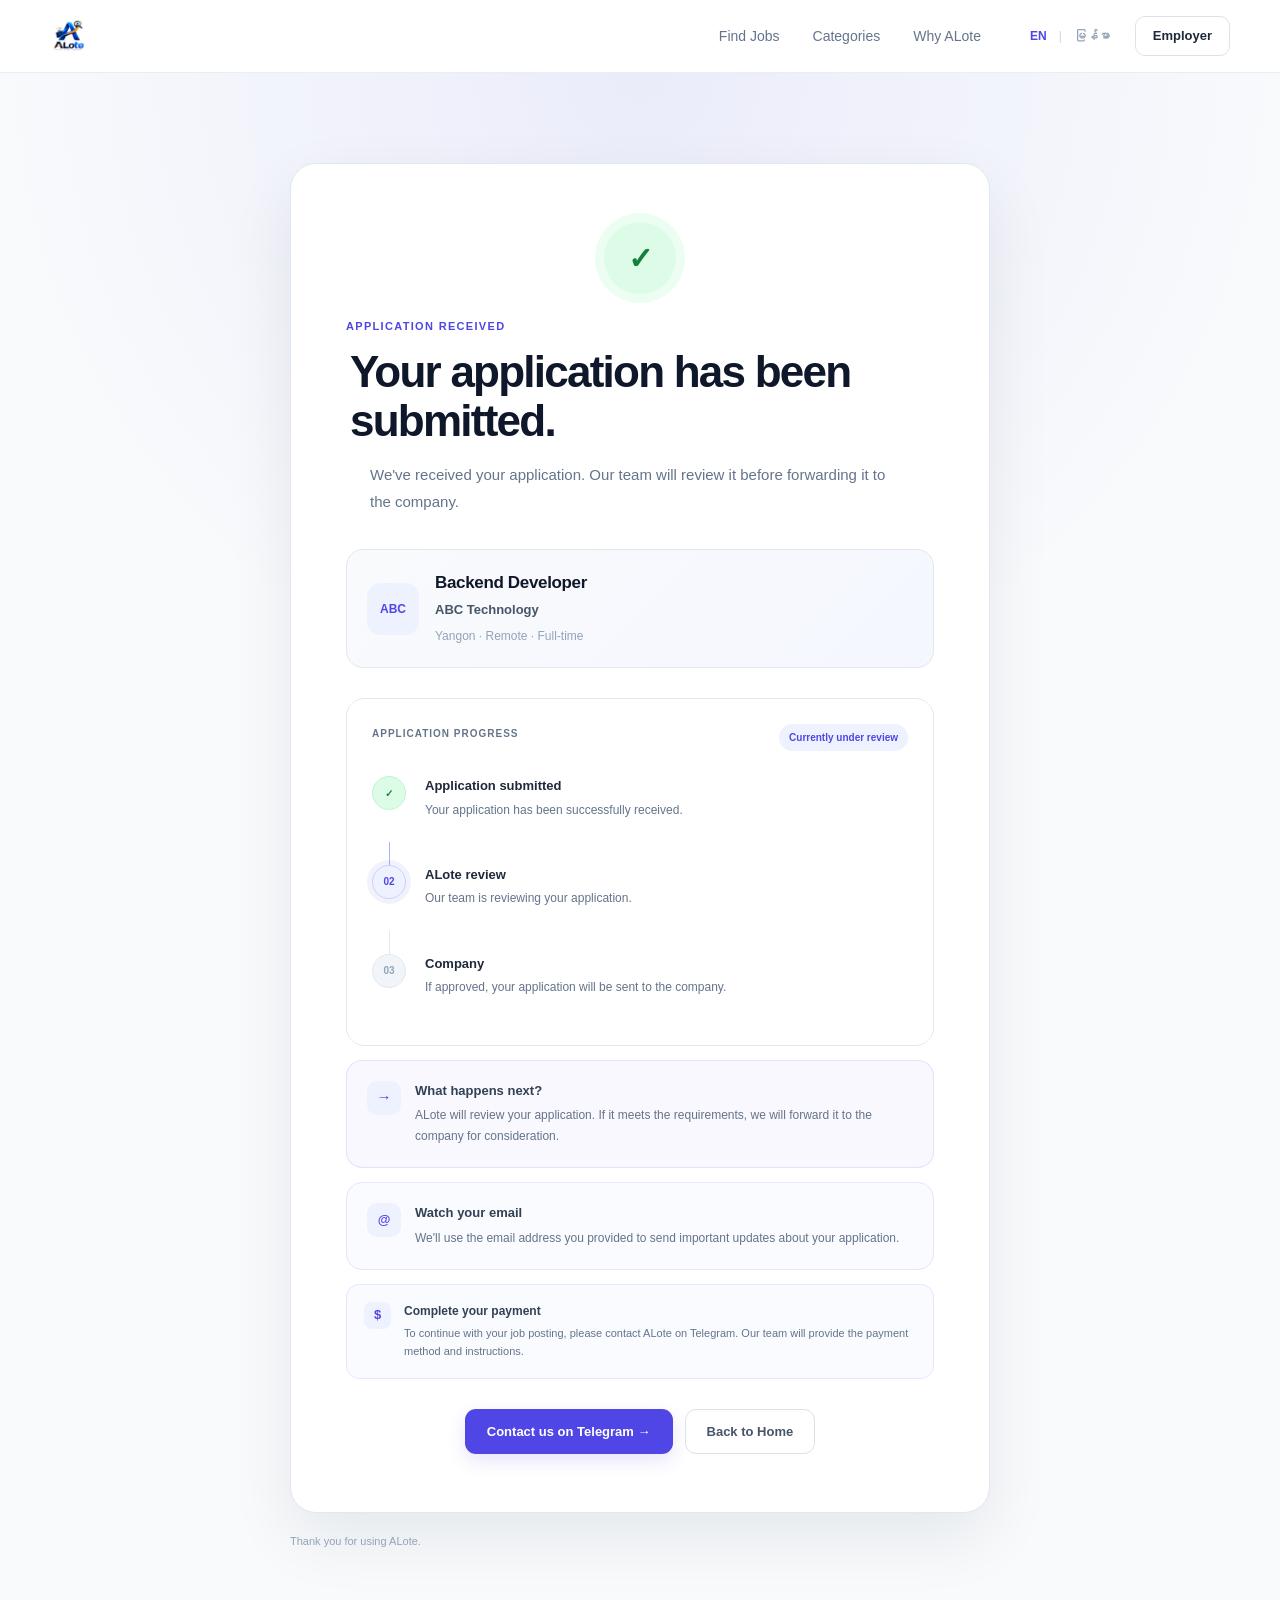
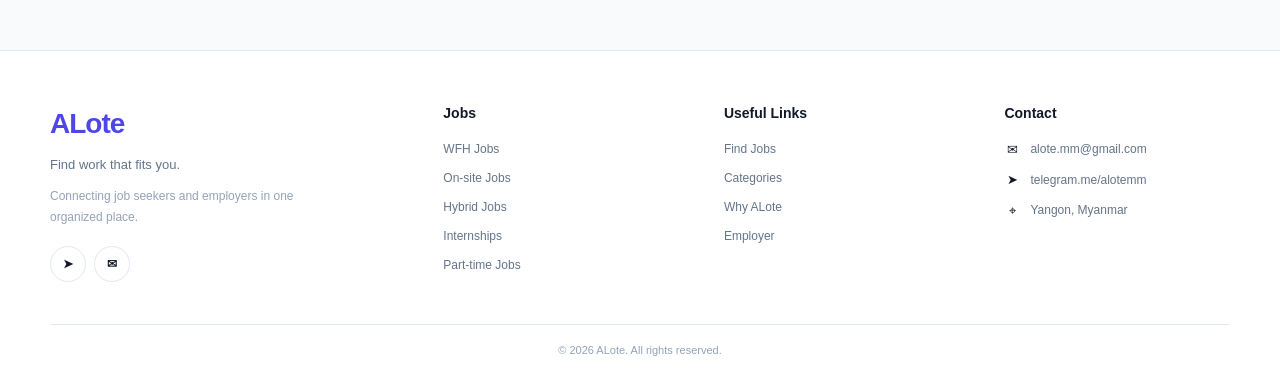
==== commit 8dcc6e03: "Upgrade categories and update contact links" ====
--- a/frontend/application-success.html
+++ b/frontend/application-success.html
@@ -34,93 +34,172 @@
 <body>
 
 
-<!-- ==================================================
-         NAVIGATION
-    ================================================== -->
-
-    <header class="navbar">
-
-        <div class="container navbar-container">
-
-            <a href="index.html" class="logo">
-
-                <img
-                    src="assets/logo/ALotelogo.png"
-                    alt="ALote"
-                    class="logo-image">
-
-            </a>
-
-
-            <nav class="nav-links">
-
-                <a
-                    href="jobs.html"
-                    class="nav-link active"
-                    data-i18n="findJobs">
-
-                    Find Jobs
-
-                </a>
-
-
-                <a
-                    href="categories.html"
-                    data-i18n="categories">
-
-                    Categories
-
-                </a>
-
-
-                <a
-                    href="whyalote.html"
-                    data-i18n="whyAlote">
-
-                    Why ALote
-
-                </a>
-
-            </nav>
-
-
-            <div class="language-switcher">
-
-                <button
-                    class="language-button active"
-                    data-lang="en">
-
-                    EN
-
-                </button>
-
-
-                <span>|</span>
-
-
-                <button
-                    class="language-button"
-                    data-lang="my">
-
-                    မြန်မာ
-
-                </button>
-
-            </div>
-
-
-            <a
-                href="admin/login.html"
-                class="employer-link"
-                data-i18n="employer">
-
-                Employer
-
-            </a>
+<header class="navbar">
+
+    <div class="container navbar-container">
+
+        <!-- LOGO -->
+
+        <a href="index.html" class="logo">
+
+            <img
+                src="assets/logo/ALotelogo.png"
+                alt="ALote"
+                class="logo-image"
+            >
+
+        </a>
+
+
+        <!-- DESKTOP NAVIGATION -->
+
+        <nav class="nav-links">
+
+            <a
+                href="jobs.html"
+                data-i18n="findJobs"
+            >
+                Find Jobs
+            </a>
+
+            <a
+                href="categories.html"
+                data-i18n="categories"
+            >
+                Categories
+            </a>
+
+            <a
+                href="whyalote.html"
+                data-i18n="whyAlote"
+            >
+                Why ALote
+            </a>
+
+        </nav>
+
+
+        <!-- DESKTOP LANGUAGE -->
+
+        <div class="language-switcher">
+
+            <button
+                class="language-button active"
+                data-lang="en"
+            >
+                EN
+            </button>
+
+            <span>|</span>
+
+            <button
+                class="language-button"
+                data-lang="my"
+            >
+                မြန်မာ
+            </button>
 
         </div>
 
-    </header>
+
+        <!-- DESKTOP EMPLOYER -->
+
+        <a
+            href="employer.html"
+            class="employer-link"
+            data-i18n="employer"
+        >
+            Post a Job
+        </a>
+
+
+        <!-- MOBILE MENU BUTTON -->
+
+        <button
+            class="mobile-menu-button"
+            id="mobileMenuButton"
+            type="button"
+            aria-label="Open menu"
+            aria-expanded="false"
+        >
+
+            <span></span>
+            <span></span>
+            <span></span>
+
+        </button>
+
+    </div>
+
+
+    <!-- MOBILE MENU -->
+
+    <div
+        class="mobile-menu"
+        id="mobileMenu"
+    >
+
+        <nav class="mobile-nav-links">
+
+            <a
+                href="jobs.html"
+                data-i18n="findJobs"
+            >
+                Find Jobs
+            </a>
+
+            <a
+                href="categories.html"
+                data-i18n="categories"
+            >
+                Categories
+            </a>
+
+            <a
+                href="whyalote.html"
+                data-i18n="whyAlote"
+            >
+                Why ALote
+            </a>
+
+        </nav>
+
+
+        <div class="mobile-menu-divider"></div>
+
+
+        <div class="mobile-language">
+
+            <button
+                class="language-button active"
+                data-lang="en"
+            >
+                EN
+            </button>
+
+            <span>|</span>
+
+            <button
+                class="language-button"
+                data-lang="my"
+            >
+                မြန်မာ
+            </button>
+
+        </div>
+
+
+        <a
+            href="employer.html"
+            class="mobile-employer-link"
+            data-i18n="postJob"
+        >
+            Post a Job
+        </a>
+
+    </div>
+
+</header>
 
 
 
@@ -439,18 +518,46 @@
 
 
             <!-- ==================================================
-                 ACTIONS
+                PAYMENT NOTICE
             ================================================== -->
 
+            <div class="payment-notice">
+
+                <div class="payment-icon">
+                    $
+                </div>
+
+                <div class="payment-content">
+
+                    <strong data-i18n="paymentTitle">
+                        Complete your payment
+                    </strong>
+
+                    <p data-i18n="paymentDescription">
+                        To continue with your job posting, please contact
+                        ALote on Telegram. Our team will provide the payment
+                        method and instructions.
+                    </p>
+
+                </div>
+
+            </div>
+
+
+            <!-- ==================================================
+                ACTIONS
+            ================================================== -->
+
             <div class="success-actions">
 
-
                 <a
-                    href="jobs.html"
+                    href="https://telegram.me/alotemm"
                     class="primary-button"
-                    data-i18n="backToJobs"
+                    target="_blank"
+                    rel="noopener noreferrer"
+                    data-i18n="contactTelegram"
                 >
-                    Back to Jobs
+                    Contact us on Telegram →
                 </a>
 
 
@@ -496,7 +603,6 @@
 
         <div class="footer-brand">
 
-
             <a
                 href="index.html"
                 class="footer-logo"
@@ -526,31 +632,14 @@
             <div class="footer-socials">
 
                 <a
-                    href="#"
-                    aria-label="Facebook"
-                >
-                    f
-                </a>
-
-
-                <a
-                    href="#"
+                    href="https://telegram.me/alotemm"
                     aria-label="Telegram"
                 >
                     ➤
                 </a>
 
-
                 <a
-                    href="#"
-                    aria-label="LinkedIn"
-                >
-                    in
-                </a>
-
-
-                <a
-                    href="#"
+                    href="https://mail.google.com/mail/?view=cm&fs=1&to=alote.mm@gmail.com&su=Contact%20ALote"
                     aria-label="Email"
                 >
                     ✉
@@ -562,7 +651,7 @@
 
 
 
-        <!-- Jobs -->
+        <!-- Job Categories -->
 
         <div class="footer-column">
 
@@ -667,38 +756,30 @@
             </h3>
 
 
-            <a href="mailto:hello@alote.com">
-
+            <a
+                href="https://mail.google.com/mail/?view=cm&fs=1&to=alote.mm@gmail.com&su=Contact%20ALote"
+                target="_blank"
+                rel="noopener noreferrer"
+            >
                 <span class="contact-icon">
                     ✉
                 </span>
 
-                hello@alote.com
-
-            </a>
-
-
-            <a href="#">
-
+                alote.mm@gmail.com
+            </a>
+
+
+            <a
+                href="https://telegram.me/alotemm"
+                target="_blank"
+                rel="noopener noreferrer"
+            >
                 <span class="contact-icon">
                     ➤
                 </span>
 
-                t.me/alotejobs
-
-            </a>
-
-
-            <a href="#">
-
-                <span class="contact-icon">
-                    ◎
-                </span>
-
-                www.alote.com
-
-            </a>
-
+                telegram.me/alotemm
+            </a>
 
             <a href="#">
 
@@ -714,9 +795,6 @@
 
     </div>
 
-
-
-    <!-- Footer Bottom -->
 
     <div class="footer-bottom container">
 
@@ -738,6 +816,7 @@
 ================================================== -->
 
 <script src="js/application-success.js"></script>
+<script src="js/mobile-nav.js"></script>
 
 </body>
 
--- a/frontend/css/global.css
+++ b/frontend/css/global.css
@@ -1,39 +1,86 @@
 /* ==================================================
-   DESIGN SYSTEM
+   ALOTE — GLOBAL DESIGN SYSTEM
 ================================================== */
 
 :root {
+
+    /* BRAND */
+
     --primary: #4f46e5;
     --primary-dark: #4338ca;
     --primary-light: #eef2ff;
 
+    --primary-soft: #f5f3ff;
+
+
+    /* TEXT */
+
     --text-primary: #111827;
     --text-secondary: #64748b;
     --text-muted: #94a3b8;
 
+
+    /* BACKGROUNDS */
+
     --background: #ffffff;
     --background-soft: #f8fafc;
+    --background-dark: #111827;
+
+
+    /* BORDERS */
 
     --border: #e2e8f0;
+    --border-light: #eef2f7;
+
+
+    /* STATUS */
 
     --success: #16a34a;
     --success-bg: #dcfce7;
 
     --warning: #d97706;
     --warning-bg: #fef3c7;
+
+    --danger: #dc2626;
+    --danger-bg: #fee2e2;
+
+
+    /* RADIUS */
 
     --radius-sm: 8px;
     --radius-md: 12px;
     --radius-lg: 18px;
+    --radius-xl: 24px;
+
+
+    /* SHADOWS */
+
+    --shadow-xs:
+        0 1px 2px rgba(15, 23, 42, 0.03);
 
     --shadow-sm:
-        0 1px 2px rgba(15, 23, 42, 0.04);
+        0 2px 8px rgba(15, 23, 42, 0.04);
 
     --shadow-md:
         0 10px 30px rgba(15, 23, 42, 0.07);
 
     --shadow-lg:
         0 20px 50px rgba(15, 23, 42, 0.10);
+
+    --shadow-xl:
+        0 28px 70px rgba(15, 23, 42, 0.14);
+
+
+    /* TRANSITIONS */
+
+    --transition-fast:
+        0.18s ease;
+
+    --transition:
+        0.25s ease;
+
+    --transition-slow:
+        0.35s ease;
 }
 
 
@@ -47,11 +94,16 @@
     padding: 0;
 }
 
+
 html {
     scroll-behavior: smooth;
 }
 
+
 body {
+
+    min-height: 100vh;
+
     font-family:
         Inter,
         -apple-system,
@@ -60,24 +112,39 @@
         sans-serif;
 
     color: var(--text-primary);
+
     background: var(--background);
 
     line-height: 1.5;
-}
+
+    -webkit-font-smoothing: antialiased;
+    text-rendering: optimizeLegibility;
+}
+
+
+body.menu-open {
+    overflow: hidden;
+}
+
 
 a {
     color: inherit;
     text-decoration: none;
 }
 
+
 button,
-input {
+input,
+textarea,
+select {
     font: inherit;
 }
+
 
 button {
     cursor: pointer;
 }
+
 
 img {
     display: block;
@@ -85,1164 +152,796 @@
 }
 
 
+input,
+textarea,
+select {
+    outline: none;
+}
+
+
 /* ==================================================
    GLOBAL CONTAINER
 ================================================== */
 
 .container {
-    width: min(1180px, calc(100% - 48px));
+
+    width: min(
+        1180px,
+        calc(100% - 48px)
+    );
+
     margin-inline: auto;
 }
+
+
 /* ==================================================
    LOGO
 ================================================== */
 
 .logo {
+
     display: flex;
+
     align-items: center;
 
+    flex-shrink: 0;
+
     text-decoration: none;
 
+    transition:
+        opacity var(--transition-fast),
+        transform var(--transition-fast);
+}
+
+
+.logo:hover {
+
+    opacity: 0.92;
+
+    transform: translateY(-1px);
+}
+
+
+.logo-image {
+
+    display: block;
+
+    width: auto;
+
+    height: 38px;
+
+    object-fit: contain;
+}
+
+
+/* ==================================================
+   NAVIGATION
+================================================== */
+
+.navbar {
+
+    position: sticky;
+
+    top: 0;
+
+    z-index: 1000;
+
+    width: 100%;
+
+    background:
+        rgba(255, 255, 255, 0.88);
+
+    border-bottom:
+        1px solid rgba(226, 232, 240, 0.75);
+
+    backdrop-filter:
+        blur(18px);
+
+    -webkit-backdrop-filter:
+        blur(18px);
+}
+
+
+.navbar-container {
+
+    width: min(
+        1180px,
+        calc(100% - 48px)
+    );
+
+    height: 72px;
+
+    margin-inline: auto;
+
+    display: flex;
+
+    align-items: center;
+
+    justify-content: space-between;
+
+    gap: 20px;
+}
+
+
+/* ==================================================
+   DESKTOP NAV
+================================================== */
+
+.nav-links {
+
+    display: flex;
+
+    align-items: center;
+
+    gap: 5px;
+
+    margin-left: auto;
+}
+
+
+.nav-links a {
+
+    position: relative;
+
+    display: inline-flex;
+
+    align-items: center;
+
+    height: 40px;
+
+    padding: 0 14px;
+
+    border-radius: 10px;
+
+    color: var(--text-secondary);
+
+    font-size: 14px;
+
+    font-weight: 500;
+
+    transition:
+        color var(--transition-fast),
+        background var(--transition-fast);
+}
+
+
+.nav-links a:hover {
+
+    color: var(--text-primary);
+
+    background:
+        var(--background-soft);
+}
+
+
+/* ==================================================
+   ACTIVE PAGE
+================================================== */
+
+.nav-links a.active {
+
+    color: var(--primary);
+
+    background:
+        var(--primary-light);
+
+    font-weight: 600;
+}
+
+
+.nav-links a.active::after {
+
+    content: "";
+
+    position: absolute;
+
+    left: 50%;
+
+    bottom: 4px;
+
+    width: 18px;
+
+    height: 2px;
+
+    transform:
+        translateX(-50%);
+
+    border-radius: 999px;
+
+    background:
+        var(--primary);
+}
+
+
+/* ==================================================
+   LANGUAGE SWITCHER
+================================================== */
+
+.language-switcher {
+
+    display: flex;
+
+    align-items: center;
+
+    gap: 7px;
+
+    margin-left: 10px;
+
     flex-shrink: 0;
 }
 
 
-.logo-image {
+.language-switcher > span {
+
+    color:
+        #cbd5e1;
+
+    font-size: 12px;
+}
+
+
+.language-button {
+
+    border: none;
+
+    background: transparent;
+
+    padding: 6px 5px;
+
+    color:
+        var(--text-muted);
+
+    font-size: 12px;
+
+    font-weight: 600;
+
+    border-radius: 7px;
+
+    cursor: pointer;
+
+    transition:
+        color var(--transition-fast),
+        background var(--transition-fast);
+}
+
+
+.language-button:hover {
+
+    color:
+        var(--text-secondary);
+
+    background:
+        var(--background-soft);
+}
+
+
+.language-button.active {
+
+    color:
+        var(--primary);
+}
+
+
+/* ==================================================
+   POST A JOB
+================================================== */
+
+.employer-link {
+
+    display: inline-flex;
+
+    align-items: center;
+
+    justify-content: center;
+
+    min-height: 40px;
+
+    padding: 0 17px;
+
+    flex-shrink: 0;
+
+    border:
+        1px solid #dce2eb;
+
+    border-radius:
+        10px;
+
+    background:
+        #ffffff;
+
+    color:
+        #1e293b;
+
+    font-size: 13px;
+
+    font-weight: 650;
+
+    transition:
+        transform var(--transition-fast),
+        border-color var(--transition-fast),
+        background var(--transition-fast),
+        box-shadow var(--transition-fast);
+}
+
+
+.employer-link:hover {
+
+    transform:
+        translateY(-1px);
+
+    border-color:
+        #cbd5e1;
+
+    background:
+        #f8fafc;
+
+    box-shadow:
+        var(--shadow-xs);
+}
+
+
+/* ==================================================
+   SECTION LABEL
+================================================== */
+
+.section-label {
+
+    display: inline-block;
+
+    margin-bottom: 9px;
+
+    color:
+        var(--primary);
+
+    font-size: 11px;
+
+    font-weight: 800;
+
+    letter-spacing:
+        0.08em;
+
+    text-transform:
+        uppercase;
+}
+
+
+/* ==================================================
+   GENERIC SECTION LINK
+================================================== */
+
+.section-link {
+
+    display: inline-flex;
+
+    align-items: center;
+
+    gap: 7px;
+
+    color:
+        var(--primary);
+
+    font-size: 13px;
+
+    font-weight: 650;
+
+    transition:
+        color var(--transition-fast),
+        transform var(--transition-fast);
+}
+
+
+.section-link:hover {
+
+    color:
+        var(--primary-dark);
+
+    transform:
+        translateX(2px);
+}
+
+
+/* ==================================================
+   PRIMARY BUTTON
+================================================== */
+
+.primary-button {
+
+    display: inline-flex;
+
+    align-items: center;
+
+    justify-content: center;
+
+    min-height: 44px;
+
+    padding:
+        0 20px;
+
+    border:
+        1px solid transparent;
+
+    border-radius:
+        var(--radius-md);
+
+    background:
+        var(--primary);
+
+    color:
+        #ffffff;
+
+    font-size: 14px;
+
+    font-weight: 650;
+
+    text-decoration: none;
+
+    transition:
+        transform var(--transition-fast),
+        background var(--transition-fast),
+        box-shadow var(--transition-fast);
+}
+
+
+.primary-button:hover {
+
+    transform:
+        translateY(-2px);
+
+    background:
+        var(--primary-dark);
+
+    box-shadow:
+        0 10px 25px
+        rgba(79, 70, 229, 0.20);
+}
+
+
+/* ==================================================
+   MOBILE MENU BUTTON
+================================================== */
+
+.mobile-menu-button {
+
+    display: none;
+
+    width: 42px;
+
+    height: 42px;
+
+    padding: 0;
+
+    border:
+        1px solid var(--border);
+
+    border-radius:
+        11px;
+
+    background:
+        #ffffff;
+
+    align-items: center;
+
+    justify-content: center;
+
+    flex-direction: column;
+
+    gap: 5px;
+
+    transition:
+        background var(--transition-fast),
+        border-color var(--transition-fast),
+        box-shadow var(--transition-fast);
+}
+
+
+.mobile-menu-button:hover {
+
+    background:
+        var(--background-soft);
+
+    border-color:
+        #cbd5e1;
+}
+
+
+.mobile-menu-button:focus-visible {
+
+    outline:
+        3px solid
+        rgba(79, 70, 229, 0.14);
+
+    outline-offset:
+        2px;
+}
+
+
+.mobile-menu-button span {
+
     display: block;
 
-    width: auto;
-    height: 38px;
-
-    object-fit: contain;
+    width: 17px;
+
+    height: 2px;
+
+    border-radius: 999px;
+
+    background:
+        #334155;
 
     transition:
-        transform 0.2s ease,
-        opacity 0.2s ease;
-}
-
-
-.logo:hover .logo-image {
-    transform: translateY(-1px);
-
-    opacity: 0.92;
-}
-
-/* ==================================================
-   NAVIGATION
-================================================== */
-
-.navbar {
-    position: sticky;
-    top: 0;
-    z-index: 1000;
+        transform var(--transition),
+        opacity var(--transition-fast);
+}
+
+
+/* ==================================================
+   HAMBURGER → X
+================================================== */
+
+.mobile-menu-button.active
+span:nth-child(1) {
+
+    transform:
+        translateY(7px)
+        rotate(45deg);
+}
+
+
+.mobile-menu-button.active
+span:nth-child(2) {
+
+    opacity: 0;
+}
+
+
+.mobile-menu-button.active
+span:nth-child(3) {
+
+    transform:
+        translateY(-7px)
+        rotate(-45deg);
+}
+
+
+/* ==================================================
+   MOBILE MENU
+================================================== */
+
+.mobile-menu {
+
+    display: none;
 
     width: 100%;
 
-    background: rgba(255, 255, 255, 0.88);
-    border-bottom: 1px solid #e8ecf3;
-
-    backdrop-filter: blur(16px);
-    -webkit-backdrop-filter: blur(16px);
-}
-
-.navbar-container {
-    max-width: 1180px;
-    height: 72px;
-
-    margin: 0 auto;
-    padding: 0 24px;
+    padding:
+        10px 20px 20px;
+
+    background:
+        #ffffff;
+
+    border-top:
+        1px solid var(--border-light);
+
+    box-shadow:
+        0 15px 30px
+        rgba(15, 23, 42, 0.06);
+}
+
+
+.mobile-menu.open {
+
+    display: block;
+}
+
+
+/* ==================================================
+   MOBILE NAV LINKS
+================================================== */
+
+.mobile-nav-links {
 
     display: flex;
+
+    flex-direction: column;
+
+    gap: 3px;
+}
+
+
+.mobile-nav-links a {
+
+    display: flex;
+
     align-items: center;
-    justify-content: space-between;
-}
-
-
-/* ==================================================
-   LOGO
-================================================== */
-
-.logo {
-    color: var(--primary);
-
-    font-size: 25px;
-    font-weight: 750;
-
-    letter-spacing: -1px;
-    text-decoration: none;
-
-    transition: opacity 0.2s ease;
-}
-
-.logo:hover {
-    opacity: 0.8;
-}
-
-
-/* ==================================================
-   MAIN NAVIGATION
-================================================== */
-
-.nav-links {
+
+    min-height: 46px;
+
+    padding:
+        0 13px;
+
+    border-radius:
+        10px;
+
+    color:
+        #475569;
+
+    font-size: 13px;
+
+    font-weight: 600;
+
+    transition:
+        background var(--transition-fast),
+        color var(--transition-fast);
+}
+
+
+.mobile-nav-links a:hover {
+
+    color:
+        var(--primary);
+
+    background:
+        var(--background-soft);
+}
+
+
+/* ACTIVE MOBILE PAGE */
+
+.mobile-nav-links a.active {
+
+    color:
+        var(--primary);
+
+    background:
+        var(--primary-light);
+
+    font-weight: 700;
+}
+
+
+.mobile-nav-links a.active::after {
+
+    content:
+        "•";
+
+    margin-left:
+        auto;
+
+    color:
+        var(--primary);
+
+    font-size:
+        17px;
+
+    line-height:
+        1;
+}
+
+
+/* ==================================================
+   MOBILE DIVIDER
+================================================== */
+
+.mobile-menu-divider {
+
+    height: 1px;
+
+    margin:
+        11px 12px;
+
+    background:
+        var(--border-light);
+}
+
+
+/* ==================================================
+   MOBILE LANGUAGE
+================================================== */
+
+.mobile-language {
+
     display: flex;
+
     align-items: center;
 
     gap: 8px;
-}
-
-.nav-links a {
-    position: relative;
-
-    display: inline-flex;
+
+    padding:
+        7px 12px 12px;
+
+    color:
+        var(--text-muted);
+
+    font-size: 12px;
+}
+
+
+.mobile-language .language-button {
+
+    padding:
+        5px 4px;
+}
+
+
+/* ==================================================
+   MOBILE POST JOB
+================================================== */
+
+.mobile-employer-link {
+
+    display: flex;
+
     align-items: center;
 
-    height: 40px;
-    padding: 0 14px;
-
-    color: #64748b;
-
-    font-size: 14px;
-    font-weight: 500;
-
-    text-decoration: none;
-
-    border-radius: 10px;
+    justify-content: center;
+
+    min-height: 44px;
+
+    margin-top: 2px;
+
+    border-radius:
+        10px;
+
+    background:
+        var(--primary);
+
+    color:
+        #ffffff;
+
+    font-size: 12px;
+
+    font-weight: 700;
 
     transition:
-        color 0.2s ease,
-        background 0.2s ease;
-}
-
-
-/* Hover */
-
-.nav-links a:hover {
-    color: #111827;
-    background: #f5f7fb;
-}
-
-
-/* ==================================================
-   ACTIVE PAGE
-================================================== */
-
-.nav-links a.active {
-    color: #4f46e5;
-
-    font-weight: 600;
-
-    background: #f1f2ff;
-}
-
-
-/* Small premium indicator */
-
-.nav-links a.active::after {
-    content: "";
-
-    position: absolute;
-
-    left: 50%;
-    bottom: 4px;
-
-    width: 18px;
-    height: 2px;
-
-    transform: translateX(-50%);
-
-    background: #4f46e5;
-
-    border-radius: 999px;
-}
-
-
-/* ==================================================
-   LANGUAGE SWITCHER
-================================================== */
-
-.language-switcher {
-    display: flex;
-    align-items: center;
-
-    gap: 8px;
-
-    margin-left: 20px;
-}
-
-.language-button {
-    border: 0;
-    background: transparent;
-
-    padding: 7px 6px;
-
-    color: #94a3b8;
-
-    font-family: inherit;
-    font-size: 13px;
-    font-weight: 600;
-
-    cursor: pointer;
-
-    border-radius: 7px;
-
-    transition:
-        color 0.2s ease,
-        background 0.2s ease;
-}
-
-.language-button:hover {
-    color: #475569;
-    background: #f5f7fb;
-}
-
-.language-button.active {
-    color: #4f46e5;
-}
-
-
-/* Separator between languages */
-
-.language-separator {
-    color: #cbd5e1;
-    font-size: 13px;
-}
-
-
-/* ==================================================
-   EMPLOYER BUTTON
-================================================== */
-
-.employer-link {
-    display: inline-flex;
-    align-items: center;
-    justify-content: center;
-
-    min-height: 40px;
-
-    padding: 0 18px;
-
-    color: #1e293b;
-
-    font-size: 14px;
-    font-weight: 600;
-
-    text-decoration: none;
-
-    border: 1px solid #dce2eb;
-    border-radius: 10px;
-
-    background: #ffffff;
-
-    transition:
-        border-color 0.2s ease,
-        background 0.2s ease,
-        transform 0.2s ease;
-}
-
-.employer-link:hover {
-    background: #f8fafc;
-    border-color: #cbd5e1;
-
-    transform: translateY(-1px);
-}
-/* ==================================================
-   HERO
-================================================== */
-.hero {
-    position: relative;
-    overflow: hidden;
-
-    padding: 125px 0 105px;
-
-    background:
-        radial-gradient(
-            circle at 50% 0%,
-            rgba(79, 70, 229, 0.10),
-            transparent 48%
-        );
-}
-
-.hero-container {
-    position: relative;
-
-    width: min(900px, calc(100% - 48px));
-    margin-inline: auto;
-
-    text-align: center;
-}
-.hero::before {
-    content: "";
-
-    position: absolute;
-
-    width: 500px;
-    height: 500px;
-
-    top: -250px;
-    left: -250px;
-
-    border-radius: 50%;
-
-    background: rgba(79, 70, 229, 0.035);
-
-    pointer-events: none;
-}
-
-/* Badge */
-
-.hero-badge {
-    display: inline-flex;
-
-    align-items: center;
-
-    padding: 7px 13px;
-
-    background: var(--primary-light);
-
-    color: var(--primary);
-
-    border-radius: 999px;
-
-    font-size: 12px;
-    font-weight: 600;
-
-    margin-bottom: 22px;
-}
-
-
-/* Heading */
-
-.hero h1 {
-    max-width: 800px;
-
-    margin: 0 auto;
-
-    font-size: clamp(46px, 6vw, 76px);
-
-    line-height: 1.02;
-
-    letter-spacing: -4px;
-
-    font-weight: 750;
-}
-
-.hero h1 span {
-    color: var(--primary);
-}
-
-
-/* Description */
-
-.hero-description {
-    max-width: 580px;
-
-    margin: 25px auto 38px;
-
-    color: var(--text-secondary);
-
-    font-size: 17px;
-}
-
-
-/* ==================================================
-   SEARCH
-================================================== */
-
-.search-box {
-    width: min(100%, 780px);
-
-    margin: 0 auto;
-
-    padding: 7px;
-
-    display: flex;
-    align-items: center;
-
-    background: #ffffff;
-
-    border: 1px solid var(--border);
-
-    border-radius: var(--radius-lg);
-
-    box-shadow: var(--shadow-md);
-
-    transition:
-        border-color 0.2s ease,
-        box-shadow 0.2s ease;
-}
-
-.search-box:focus-within {
-    border-color: rgba(79, 70, 229, 0.45);
+        transform var(--transition-fast),
+        background var(--transition-fast),
+        box-shadow var(--transition-fast);
+}
+
+
+.mobile-employer-link:hover {
+
+    transform:
+        translateY(-1px);
+
+    background:
+        var(--primary-dark);
 
     box-shadow:
-        0 0 0 4px rgba(79, 70, 229, 0.08),
-        var(--shadow-md);
-}
-
-.search-input-container {
-    flex: 1;
-
-    display: flex;
-    align-items: center;
-
-    min-width: 0;
-
-    padding-left: 15px;
-}
-
-.search-icon {
-    margin-right: 10px;
-
-    color: var(--text-muted);
-
-    font-size: 24px;
-
-    line-height: 1;
-}
-
-.search-input-container input {
-    width: 100%;
-
-    min-width: 0;
-
-    border: none;
-    outline: none;
-
-    background: transparent;
-
-    color: var(--text-primary);
-
-    font-size: 14px;
-}
-
-.search-input-container input::placeholder {
-    color: var(--text-muted);
-}
-
-.search-box button {
-    flex-shrink: 0;
-
-    padding: 14px 22px;
-
-    border: none;
-
-    border-radius: var(--radius-md);
-
-    background: var(--primary);
-    color: #ffffff;
-
-    font-size: 13px;
-    font-weight: 600;
-
-    transition:
-        background 0.2s ease,
-        transform 0.2s ease;
-}
-
-.search-box button:hover {
-    background: var(--primary-dark);
-
-    transform: translateY(-1px);
-}
-
-
-/* ==================================================
-   QUICK FILTERS
-================================================== */
-
-.quick-filters {
-    margin-top: 22px;
-
-    display: flex;
-    align-items: center;
-    justify-content: center;
-
-    gap: 9px;
-
-    flex-wrap: wrap;
-
-    color: var(--text-muted);
-
-    font-size: 12px;
-}
-
-.quick-filters a {
-    padding: 5px 10px;
-
-    background: #ffffff;
-
-    border: 1px solid var(--border);
-
-    border-radius: 999px;
-
-    color: var(--text-secondary);
-
-    transition:
-        border-color 0.2s ease,
-        color 0.2s ease,
-        background 0.2s ease;
-}
-
-.quick-filters a:hover {
-    border-color: var(--primary);
-
-    background: var(--primary-light);
-
-    color: var(--primary);
-}
-
-
-/* ==================================================
-   WORK MODES
-================================================== */
-
-.work-modes-section {
-    padding: 95px 0;
-
-    background: var(--background-soft);
-}
-
-.work-mode-grid {
-    display: grid;
-
-    grid-template-columns: repeat(4, 1fr);
-
-    gap: 16px;
-}
-.work-mode-card {
-    min-height: 205px;
-    padding: 26px;
-
-    background: rgba(255, 255, 255, 0.9);
-
-    border: 1px solid rgba(226, 232, 240, 0.9);
-
-    border-radius: 18px;
-
-    box-shadow: var(--shadow-sm);
-
-    transition:
-        transform 0.25s ease,
-        border-color 0.25s ease,
-        box-shadow 0.25s ease;
-}
-
-.work-mode-card:hover {
-    transform: translateY(-5px);
-
-    border-color: rgba(79, 70, 229, 0.25);
-
-    box-shadow: var(--shadow-lg);
-}
-
-.work-mode-card {
-    position: relative;
-
-    min-height: 180px;
-
-    padding: 24px;
-
-    display: flex;
-    flex-direction: column;
-
-    justify-content: space-between;
-
-    background: #ffffff;
-
-    border: 1px solid var(--border);
-
-    border-radius: var(--radius-lg);
-
-    transition:
-        transform 0.2s ease,
-        border-color 0.2s ease,
-        box-shadow 0.2s ease;
-}
-
-.work-mode-card:hover {
-    transform: translateY(-4px);
-
-    border-color: rgba(79, 70, 229, 0.3);
-
-    box-shadow: var(--shadow-md);
-}
-
-.mode-icon {
-    width: 42px;
-    height: 42px;
-
-    display: flex;
-    align-items: center;
-    justify-content: center;
-
-    background: var(--primary-light);
-
-    color: var(--primary);
-
-    border-radius: 12px;
-
-    font-size: 20px;
-}
-
-.work-mode-card h3 {
-    margin-top: 18px;
-
-    font-size: 16px;
-
-    letter-spacing: -0.2px;
-}
-
-.work-mode-card p {
-    margin-top: 5px;
-
-    color: var(--text-secondary);
-
-    font-size: 12px;
-}
-
-.arrow {
-    position: absolute;
-
-    top: 24px;
-    right: 24px;
-
-    color: var(--text-muted);
-
-    font-size: 18px;
-
-    transition:
-        color 0.2s ease,
-        transform 0.2s ease;
-}
-
-.work-mode-card:hover .arrow {
-    color: var(--primary);
-
-    transform: translateX(3px);
-}
-
-
-/* ==================================================
-   CATEGORIES
-================================================== */
-.categories-section {
-    padding: 110px 0;
-    background: #ffffff;
-}
-
-.category-grid {
-    width: min(1180px, calc(100% - 48px));
-    margin-inline: auto;
-
-    display: grid;
-
-    grid-template-columns: repeat(4, 1fr);
-
-    gap: 14px;
-}
-
-.category-grid a {
-    padding: 20px 22px;
-
-    background: #ffffff;
-
-    border: 1px solid var(--border);
-
-    border-radius: 14px;
-
-    color: var(--text-primary);
-
-    font-size: 13px;
-    font-weight: 600;
-
-    transition:
-        transform 0.2s ease,
-        border-color 0.2s ease,
-        box-shadow 0.2s ease,
-        background 0.2s ease;
-}
-
-.category-grid a:hover {
-    transform: translateY(-3px);
-
-    border-color: rgba(79, 70, 229, 0.25);
-
-    background: #ffffff;
-
-    box-shadow: var(--shadow-md);
-}
-
-/* ==================================================
-   LATEST JOBS
-================================================== */
-
-.latest-jobs {
-    padding: 100px 0;
-
-    background: var(--background-soft);
-}
-.section-heading {
-    margin-bottom: 38px;
-}
-
-.section-label {
-    display: block;
-
-    margin-bottom: 8px;
-
-    color: var(--primary);
-
-    font-size: 12px;
-    font-weight: 700;
-
-    letter-spacing: 0.04em;
-
-    text-transform: uppercase;
-}
-
-.section-heading h2 {
-    font-size: 34px;
-    line-height: 1.15;
-    letter-spacing: -1px;
-}
-
-.section-heading p {
-    margin-top: 10px;
-
-    color: var(--text-secondary);
-
-    font-size: 15px;
-}
-.section-header {
-    display: flex;
-
-    align-items: flex-end;
-    justify-content: space-between;
-
-    margin-bottom: 35px;
-}
-
-.section-header h2 {
-    margin-top: 8px;
-
-    font-size: 34px;
-
-    letter-spacing: -1px;
-}
-
-.view-all {
-    color: var(--primary);
-
-    font-size: 13px;
-    font-weight: 600;
-}
-
-.view-all:hover {
-    text-decoration: underline;
-}
-
-
-/* Job grid */
-
-.job-grid {
-    display: grid;
-
-    grid-template-columns: repeat(3, 1fr);
-
-    gap: 18px;
-}
-
-
-/* Job card */
-
-.job-card {
-    padding: 26px;
-
-    background: #ffffff;
-
-    border: 1px solid rgba(226, 232, 240, 0.9);
-
-    border-radius: 18px;
-
-    box-shadow: var(--shadow-sm);
-
-    transition:
-        transform 0.25s ease,
-        box-shadow 0.25s ease,
-        border-color 0.25s ease;
-}
-
-.job-card:hover {
-    transform: translateY(-5px);
-
-    border-color: rgba(79, 70, 229, 0.22);
-
-    box-shadow: var(--shadow-lg);
-}
-
-/* Card top */
-
-.job-card-top {
-    display: flex;
-
-    align-items: flex-start;
-    justify-content: space-between;
-
-    margin-bottom: 20px;
-}
-
-
-/* Company logo placeholder */
-
-.company-logo {
-    width: 46px;
-    height: 46px;
-
-    display: flex;
-    align-items: center;
-    justify-content: center;
-
-    background: var(--primary-light);
-
-    color: var(--primary);
-
-    border-radius: 12px;
-
-    font-size: 11px;
-    font-weight: 700;
-}
-
-
-/* Job badges */
-
-.job-badge {
-    padding: 5px 9px;
-
-    border-radius: 999px;
-
-    font-size: 10px;
-    font-weight: 700;
-}
-
-.job-badge.remote {
-    background: var(--success-bg);
-
-    color: var(--success);
-}
-
-.job-badge.hybrid {
-    background: var(--warning-bg);
-
-    color: var(--warning);
-}
-
-.job-badge.onsite {
-    background: #f1f5f9;
-
-    color: #475569;
-}
-
-
-/* Job title */
-
-.job-card h3 {
-    font-size: 18px;
-
-    line-height: 1.3;
-
-    letter-spacing: -0.3px;
-}
-
-.company-name {
-    margin-top: 4px;
-
-    color: var(--text-secondary);
-
-    font-size: 13px;
-}
-
-
-/* Job information */
-
-.job-info {
-    display: flex;
-
-    flex-wrap: wrap;
-
-    gap: 7px;
-
-    margin-top: 20px;
-}
-
-.job-info span {
-    padding: 5px 8px;
-
-    background: var(--background-soft);
-
-    border-radius: 6px;
-
-    color: var(--text-secondary);
-
-    font-size: 10px;
-}
-
-
-/* Card footer */
-
-.job-card-footer {
-    display: flex;
-
-    align-items: center;
-    justify-content: space-between;
-
-    margin-top: 24px;
-
-    padding-top: 15px;
-
-    border-top: 1px solid var(--border);
-
-    color: var(--text-muted);
-
-    font-size: 10px;
-}
-
-.job-card-footer a {
-    color: var(--primary);
-
-    font-size: 11px;
-    font-weight: 600;
-}
-
-
-/* ==================================================
-   WHY ALOTE
-================================================== */
-
-.why-alote {
-    padding: 110px 0;
-
-    background: #111827;
-
-    color: #ffffff;
-}
-
-.why-container {
-    width: min(1180px, calc(100% - 48px));
-    margin-inline: auto;
-
-    display: grid;
-    grid-template-columns: 1fr 1fr;
-
-    gap: 90px;
-    align-items: center;
-}
-
-.why-content .section-label {
-    color: #a5b4fc;
-}
-
-.why-content h2 {
-    max-width: 500px;
-
-    margin-top: 12px;
-
-    font-size: 42px;
-
-    line-height: 1.15;
-
-    letter-spacing: -1.5px;
-}
-
-.why-content h2 span {
-    color: #a5b4fc;
-}
-
-.why-content > p {
-    max-width: 500px;
-
-    margin: 20px 0 28px;
-
-    color: #94a3b8;
-
-    font-size: 15px;
-}
-
-.why-content .primary-button {
-    background: #ffffff;
-
-    color: var(--primary);
-}
-
-.why-content .primary-button:hover {
-    background: #eef2ff;
-}
-
-
-/* Benefits */
-
-.benefits {
-    display: flex;
-    flex-direction: column;
-
-    gap: 0;
-}
-
-.benefit {
-    display: grid;
-
-    grid-template-columns: 45px 1fr;
-
-    gap: 18px;
-
-    padding: 25px 0;
-
-    border-bottom: 1px solid rgba(255, 255, 255, 0.1);
-}
-
-.benefit:first-child {
-    padding-top: 0;
-}
-
-.benefit:last-child {
-    border-bottom: none;
-}
-
-.benefit-number {
-    color: #6366f1;
-
-    font-size: 11px;
-    font-weight: 700;
-}
-
-.benefit h3 {
-    font-size: 16px;
-}
-
-.benefit p {
-    margin-top: 5px;
-
-    color: #94a3b8;
-
-    font-size: 12px;
+        0 8px 20px
+        rgba(79, 70, 229, 0.18);
 }
 
 
 /* ==================================================
    FOOTER
 ================================================== */
-/* ==================================================
-   EXPLORE JOBS CTA
-================================================== */
-
-.explore-jobs-button {
-    display: inline-flex;
-    align-items: center;
-    justify-content: center;
-    gap: 18px;
-
-    margin-top: 28px;
-
-    padding: 14px 20px 14px 22px;
-
-    min-width: 165px;
-
-    border-radius: 10px;
-
-    background: var(--primary);
-    color: #ffffff;
-
-    font-size: 14px;
-    font-weight: 600;
-
-    text-decoration: none;
-
-    box-shadow:
-        0 8px 24px rgba(79, 70, 229, 0.18);
-
-    transition:
-        transform 0.2s ease,
-        box-shadow 0.2s ease,
-        background-color 0.2s ease;
-}
-
-
-/* Arrow */
-
-.explore-arrow {
-    display: inline-flex;
-
-    align-items: center;
-    justify-content: center;
-
-    width: 28px;
-    height: 28px;
-
-    border-radius: 7px;
-
-    background: rgba(255, 255, 255, 0.14);
-
-    font-size: 17px;
-
-    transition:
-        transform 0.2s ease,
-        background-color 0.2s ease;
-}
-
-
-/* Hover */
-
-.explore-jobs-button:hover {
-    background: #4338ca;
-
-    color: #ffffff;
-
-    transform: translateY(-2px);
-
-    box-shadow:
-        0 12px 28px rgba(79, 70, 229, 0.25);
-}
-
-
-.explore-jobs-button:hover .explore-arrow {
-    transform: translateX(3px);
-
-    background: rgba(255, 255, 255, 0.2);
-}
-
-
-/* Active */
-
-.explore-jobs-button:active {
-    transform: translateY(0);
-}
-
-
-/* Burmese */
-
-html[lang="my"] .explore-jobs-button {
-    font-family:
-        "Noto Sans Myanmar",
-        "Myanmar Text",
-        sans-serif;
-
-    font-size: 13px;
-}
+
 .footer {
-    background: #ffffff;
-    border-top: 1px solid var(--border);
-
-    padding-top: 52px;
-}
-
-
-/* Main footer layout */
+
+    background:
+        #ffffff;
+
+    border-top:
+        1px solid var(--border);
+
+    padding-top:
+        52px;
+}
+
 
 .footer-container {
-    width: min(1180px, calc(100% - 48px));
-
-    margin-inline: auto;
-
-    display: grid;
+
+    width: min(
+        1180px,
+        calc(100% - 48px)
+    );
+
+    margin-inline:
+        auto;
+
+    display:
+        grid;
 
     grid-template-columns:
         1.5fr
@@ -1250,56 +949,73 @@
         1fr
         1fr;
 
-    gap: 60px;
-
-    padding-bottom: 42px;
-}
-
-
-/* ==================================================
-   BRAND
+    gap:
+        55px;
+
+    padding-bottom:
+        42px;
+}
+
+
+/* ==================================================
+   FOOTER BRAND
 ================================================== */
 
 .footer-brand {
-    max-width: 300px;
+
+    max-width:
+        300px;
 }
 
 
 .footer-logo {
-    display: inline-block;
-
-    margin-bottom: 12px;
-
-    color: var(--primary);
-
-    font-size: 30px;
-    font-weight: 800;
-
-    text-decoration: none;
-
-    letter-spacing: -1px;
+
+    display:
+        inline-block;
+
+    margin-bottom:
+        10px;
+
+    color:
+        var(--primary);
+
+    font-size:
+        28px;
+
+    font-weight:
+        800;
+
+    letter-spacing:
+        -1px;
 }
 
 
 .footer-tagline {
-    margin: 0 0 14px;
-
-    color: var(--text-secondary);
-
-    font-size: 14px;
+
+    margin:
+        0 0 12px;
+
+    color:
+        var(--text-secondary);
+
+    font-size:
+        13px;
 }
 
 
 .footer-description {
-    max-width: 280px;
-
-    margin: 0;
-
-    color: var(--text-muted);
-
-    font-size: 13px;
-
-    line-height: 1.8;
+
+    max-width:
+        280px;
+
+    color:
+        var(--text-muted);
+
+    font-size:
+        12px;
+
+    line-height:
+        1.75;
 }
 
 
@@ -1308,50 +1024,74 @@
 ================================================== */
 
 .footer-socials {
-    display: flex;
-
-    gap: 10px;
-
-    margin-top: 20px;
+
+    display:
+        flex;
+
+    gap:
+        8px;
+
+    margin-top:
+        18px;
 }
 
 
 .footer-socials a {
-    width: 42px;
-    height: 42px;
-
-    display: flex;
-
-    align-items: center;
-    justify-content: center;
-
-    border: 1px solid var(--border);
-
-    border-radius: 50%;
-
-    color: var(--text-primary);
-
-    font-size: 15px;
-    font-weight: 600;
-
-    text-decoration: none;
+
+    width:
+        36px;
+
+    height:
+        36px;
+
+    display:
+        flex;
+
+    align-items:
+        center;
+
+    justify-content:
+        center;
+
+    border:
+        1px solid var(--border);
+
+    border-radius:
+        50%;
+
+    background:
+        #ffffff;
+
+    color:
+        var(--text-primary);
+
+    font-size:
+        12px;
+
+    font-weight:
+        650;
 
     transition:
-        background-color 0.2s ease,
-        color 0.2s ease,
-        border-color 0.2s ease,
-        transform 0.2s ease;
+        transform var(--transition-fast),
+        color var(--transition-fast),
+        background var(--transition-fast),
+        border-color var(--transition-fast);
 }
 
 
 .footer-socials a:hover {
-    background: var(--primary);
-
-    border-color: var(--primary);
-
-    color: #ffffff;
-
-    transform: translateY(-2px);
+
+    transform:
+        translateY(-2px);
+
+    border-color:
+        var(--primary);
+
+    background:
+        var(--primary);
+
+    color:
+        #ffffff;
 }
 
 
@@ -1360,46 +1100,61 @@
 ================================================== */
 
 .footer-column {
-    display: flex;
-
-    flex-direction: column;
-
-    gap: 14px;
+
+    display:
+        flex;
+
+    flex-direction:
+        column;
+
+    gap:
+        11px;
 }
 
 
 .footer-column h3 {
-    margin: 0 0 4px;
-
-    color: var(--text-primary);
-
-    font-size: 15px;
-
-    font-weight: 700;
+
+    margin-bottom:
+        5px;
+
+    color:
+        var(--text-primary);
+
+    font-size:
+        14px;
+
+    font-weight:
+        700;
 }
 
 
 .footer-column a {
-    width: fit-content;
-
-    color: var(--text-secondary);
-
-    font-size: 13px;
-
-    line-height: 1.5;
-
-    text-decoration: none;
+
+    width:
+        fit-content;
+
+    color:
+        var(--text-secondary);
+
+    font-size:
+        12px;
+
+    line-height:
+        1.5;
 
     transition:
-        color 0.2s ease,
-        transform 0.2s ease;
+        color var(--transition-fast),
+        transform var(--transition-fast);
 }
 
 
 .footer-column a:hover {
-    color: var(--primary);
-
-    transform: translateX(2px);
+
+    color:
+        var(--primary);
+
+    transform:
+        translateX(2px);
 }
 
 
@@ -1408,58 +1163,81 @@
 ================================================== */
 
 .footer-contact a {
-    display: flex;
-
-    align-items: center;
-
-    gap: 12px;
+
+    display:
+        flex;
+
+    align-items:
+        center;
+
+    gap:
+        9px;
 }
 
 
 .contact-icon {
-    width: 18px;
-
-    display: inline-flex;
-
-    justify-content: center;
-
-    color: var(--text-primary);
-
-    font-size: 16px;
-}
-
-
-/* ==================================================
-   BOTTOM
+
+    width:
+        17px;
+
+    display:
+        inline-flex;
+
+    align-items:
+        center;
+
+    justify-content:
+        center;
+
+    color:
+        var(--text-primary);
+
+    font-size:
+        13px;
+}
+
+
+/* ==================================================
+   FOOTER BOTTOM
 ================================================== */
 
 .footer-bottom {
-    width: min(1180px, calc(100% - 48px));
-
-    margin-inline: auto;
-
-    border-top: 1px solid var(--border);
-
-    padding: 18px 0 20px;
-
-    text-align: center;
+
+    width: min(
+        1180px,
+        calc(100% - 48px)
+    );
+
+    margin-inline:
+        auto;
+
+    padding:
+        17px 0 19px;
+
+    border-top:
+        1px solid var(--border);
+
+    text-align:
+        center;
 }
 
 
 .footer-bottom .copyright {
-    margin: 0;
-
-    color: var(--text-muted);
-
-    font-size: 13px;
-}
-
-
-/* ==================================================
-   BURMESE
-================================================== */
-
-html[lang="my"] .footer {
+
+    color:
+        var(--text-muted);
+
+    font-size:
+        11px;
+}
+
+
+/* ==================================================
+   BURMESE TYPOGRAPHY
+================================================== */
+
+html[lang="my"] {
+
     font-family:
         "Noto Sans Myanmar",
         "Myanmar Text",
@@ -1467,7 +1245,22 @@
 }
 
 
+html[lang="my"] .footer,
+html[lang="my"] .mobile-menu,
+html[lang="my"] .language-button {
+
+    font-family:
+        "Noto Sans Myanmar",
+        "Myanmar Text",
+        sans-serif;
+}
+
+
+/* Keep ALote branding Latin */
+
+html[lang="my"] .logo,
 html[lang="my"] .footer-logo {
+
     font-family:
         Inter,
         Arial,
@@ -1475,272 +1268,360 @@
 }
 
 
-html[lang="my"] .footer-column h3 {
-    font-size: 15px;
-}
-
-
-html[lang="my"] .footer-column a,
-html[lang="my"] .footer-description,
-html[lang="my"] .footer-tagline,
-html[lang="my"] .footer-bottom .copyright {
-    line-height: 1.8;
-}
-
-
-/* ==================================================
-   RESPONSIVE
-================================================== */
-
-@media (max-width: 900px) {
+/* ==================================================
+   TABLET
+================================================== */
+
+@media (max-width: 1000px) {
+
+    .navbar-container {
+
+        width:
+            min(
+                100% - 40px,
+                1180px
+            );
+    }
+
+
+    .container {
+
+        width:
+            min(
+                100% - 40px,
+                1180px
+            );
+    }
+
 
     .footer-container {
+
         grid-template-columns:
-            1.5fr
+            1.4fr
             1fr
             1fr;
 
-        gap: 40px;
-    }
-
-    .footer-contact {
-        grid-column: span 1;
-    }
-
-}
-
-
-@media (max-width: 640px) {
+        gap:
+            40px;
+    }
+
+}
+
+
+/* ==================================================
+   MOBILE NAVIGATION
+================================================== */
+
+@media (max-width: 760px) {
+
+    .navbar-container {
+
+        width:
+            calc(100% - 32px);
+
+        height:
+            64px;
+    }
+
+
+    .container {
+
+        width:
+            calc(100% - 32px);
+    }
+
+
+    .nav-links,
+    .navbar-container > .language-switcher,
+    .navbar-container > .employer-link {
+
+        display:
+            none;
+    }
+
+
+    .mobile-menu-button {
+
+        display:
+            flex;
+
+        margin-left:
+            auto;
+    }
+
+
+    .mobile-menu {
+
+        display:
+            none;
+    }
+
+
+    .mobile-menu.open {
+
+        display:
+            block;
+    }
+
+
+    /* Footer */
 
     .footer {
-        padding-top: 40px;
-    }
+
+        padding:
+            38px 0 20px;
+    }
+
 
     .footer-container {
-        width: min(100% - 32px, 480px);
-
-        grid-template-columns: 1fr;
-
-        gap: 34px;
-    }
+
+        width:
+            calc(100% - 32px);
+
+        display:
+            grid;
+
+        grid-template-columns:
+            1fr 1fr 1fr;
+
+        gap:
+            26px 20px;
+
+        padding-bottom:
+            25px;
+    }
+
 
     .footer-brand {
-        max-width: none;
-    }
+
+        grid-column:
+            1 / -1;
+
+        max-width:
+            none;
+    }
+
+
+    .footer-logo {
+
+        font-size:
+            21px;
+    }
+
+
+    .footer-tagline {
+
+        margin:
+            4px 0 6px;
+
+        font-size:
+            11px;
+    }
+
 
     .footer-description {
-        max-width: 100%;
-    }
+
+        max-width:
+            310px;
+
+        font-size:
+            10px;
+
+        line-height:
+            1.6;
+    }
+
+
+    .footer-socials {
+
+        margin-top:
+            11px;
+
+        gap:
+            6px;
+    }
+
+
+    .footer-socials a {
+
+        width:
+            29px;
+
+        height:
+            29px;
+
+        font-size:
+            9px;
+    }
+
+
+    .footer-column {
+
+        gap:
+            7px;
+    }
+
+
+    .footer-column h3 {
+
+        margin-bottom:
+            6px;
+
+        font-size:
+            10px;
+    }
+
+
+    .footer-column a {
+
+        margin-bottom:
+            2px;
+
+        font-size:
+            9px;
+
+        line-height:
+            1.45;
+    }
+
+
+    .footer-contact a {
+
+        gap:
+            6px;
+
+        margin-bottom:
+            3px;
+
+        font-size:
+            9px;
+    }
+
+
+    .contact-icon {
+
+        font-size:
+            9px;
+    }
+
 
     .footer-bottom {
-        width: min(100% - 32px, 480px);
-    }
-
-}
-
-/* ==================================================
-   RESPONSIVE
-================================================== */
-
-@media (max-width: 1000px) {
-
-    .work-mode-grid {
-        grid-template-columns: repeat(2, 1fr);
-    }
-
-    .category-grid {
-        grid-template-columns: repeat(2, 1fr);
-    }
-
-    .job-grid {
-        grid-template-columns: repeat(2, 1fr);
-    }
-
-    .why-container {
-        grid-template-columns: 1fr;
-
-        gap: 60px;
-    }
-}
-
-
-@media (max-width: 700px) {
+
+        width:
+            calc(100% - 32px);
+
+        margin-top:
+            0;
+
+        padding:
+            14px 0 16px;
+    }
+
+
+    .footer-bottom .copyright {
+
+        font-size:
+            8px;
+
+        line-height:
+            1.5;
+    }
+
+}
+
+
+/* ==================================================
+   SMALL MOBILE
+================================================== */
+
+@media (max-width: 420px) {
 
     .navbar-container {
-        height: 64px;
-    }
-
-    .nav-links {
-        display: none;
-    }
-
-    .hero {
-        padding: 80px 0 65px;
-    }
-
-    .hero h1 {
-        font-size: 46px;
-
-        letter-spacing: -2.5px;
-    }
-
-    .hero-description {
-        font-size: 15px;
-    }
-
-    .search-box {
-        flex-direction: column;
-
-        padding: 8px;
-    }
-
-    .search-input-container {
-        width: 100%;
-
-        padding: 12px;
-    }
-
-    .search-box button {
-        width: 100%;
-    }
-
-    .work-modes-section,
-    .categories-section,
-    .latest-jobs,
-    .why-alote {
-        padding: 70px 0;
-    }
-
-    .work-mode-grid,
-    .category-grid,
-    .job-grid {
-        grid-template-columns: 1fr;
-    }
-
-    .section-header {
-        align-items: flex-start;
-
-        flex-direction: column;
-
-        gap: 12px;
-    }
-
-    .section-header h2,
-    .section-heading h2 {
-        font-size: 28px;
-    }
-
-    .why-content h2 {
-        font-size: 34px;
-    }
+
+        width:
+            calc(100% - 28px);
+    }
+
+
+    .container {
+
+        width:
+            calc(100% - 28px);
+    }
+
+
+    .mobile-menu {
+
+        padding:
+            10px 14px 17px;
+    }
+
+
+    .mobile-menu-button {
+
+        width:
+            40px;
+
+        height:
+            40px;
+    }
+
 
     .footer-container {
-        flex-direction: column;
-
-        align-items: flex-start;
-    }
-
-    .footer-links {
-        flex-wrap: wrap;
-    }
-}
-/* =========================
-   LANGUAGE SWITCHER
-========================= */
-
-.navbar-actions {
-    display: flex;
-    align-items: center;
-    gap: 18px;
-}
-
-.language-switcher {
-    display: flex;
-    align-items: center;
-    gap: 7px;
-
-    font-size: 12px;
-    font-weight: 600;
-}
-
-.language-switcher span {
-    color: var(--border);
-}
-
-.language-button {
-    border: none;
-    background: transparent;
-
-    color: var(--text-muted);
-
-    padding: 4px;
-
-    font-size: 12px;
-    font-weight: 600;
-
-    cursor: pointer;
-
-    transition: color 0.2s ease;
-}
-
-.language-button:hover,
-.language-button.active {
-    color: var(--primary);
-}
-/* ==================================================
-   BURMESE LANGUAGE TYPOGRAPHY
-================================================== */
-
-html[lang="my"] {
-    font-family:
-        "Noto Sans Myanmar",
-        "Myanmar Text",
-        sans-serif;
-}
-
-html[lang="my"] .hero h1 {
-    font-family:
-        "Noto Sans Myanmar",
-        "Myanmar Text",
-        sans-serif;
-
-    font-size: clamp(32px, 4vw, 48px);
-    line-height: 1.45;
-    letter-spacing: 0;
-    font-weight: 700;
-    max-width: 760px;
-}
-
-html[lang="my"] .hero-badge {
-    font-family:
-        "Noto Sans Myanmar",
-        "Myanmar Text",
-        sans-serif;
-
-    font-size: 12px;
-    line-height: 1.7;
-}
-
-html[lang="my"] .hero-description {
-    font-family:
-        "Noto Sans Myanmar",
-        "Myanmar Text",
-        sans-serif;
-
-    font-size: 15px;
-    line-height: 1.8;
-}
-
-html[lang="my"] .search-input-container input {
-    font-family:
-        "Noto Sans Myanmar",
-        "Myanmar Text",
-        sans-serif;
-}
-
-html[lang="my"] .search-input-container input::placeholder {
-    font-family:
-        "Noto Sans Myanmar",
-        "Myanmar Text",
-        sans-serif;
+
+        width:
+            calc(100% - 28px);
+
+        gap:
+            23px 15px;
+    }
+
+
+    .footer-bottom {
+
+        width:
+            calc(100% - 28px);
+    }
+
+}
+
+
+/* ==================================================
+   ACCESSIBILITY
+================================================== */
+
+:focus-visible {
+
+    outline:
+        3px solid
+        rgba(79, 70, 229, 0.25);
+
+    outline-offset:
+        3px;
+}
+
+
+@media (prefers-reduced-motion: reduce) {
+
+    html {
+
+        scroll-behavior:
+            auto;
+    }
+
+
+    *,
+    *::before,
+    *::after {
+
+        transition-duration:
+            0.01ms !important;
+
+        animation-duration:
+            0.01ms !important;
+
+        animation-iteration-count:
+            1 !important;
+    }
+
 }
--- a/frontend/css/application-success.css
+++ b/frontend/css/application-success.css
@@ -1022,4 +1022,224 @@
         height: 45px;
     }
 
+}
+/* =========================================
+   PAYMENT NOTICE
+========================================= */
+
+.payment-notice {
+
+    display: flex;
+    align-items: flex-start;
+    gap: 13px;
+
+    margin-top: 14px;
+    padding: 17px;
+
+    text-align: left;
+
+    background: #fafbff;
+
+    border: 1px solid #e5e7ff;
+
+    border-radius: 13px;
+
+    transition:
+        border-color 0.2s ease,
+        background 0.2s ease;
+}
+
+
+.payment-notice:hover {
+
+    border-color: #c7d2fe;
+
+    background: #f8f8ff;
+
+}
+
+
+/* =========================================
+   PAYMENT ICON
+========================================= */
+
+.payment-icon {
+
+    display: flex;
+    align-items: center;
+    justify-content: center;
+
+    width: 27px;
+    height: 27px;
+
+    flex-shrink: 0;
+
+    border-radius: 8px;
+
+    background: #eef2ff;
+
+    color: #4f46e5;
+
+    font-size: 13px;
+    font-weight: 800;
+}
+
+
+/* =========================================
+   PAYMENT CONTENT
+========================================= */
+
+.payment-content {
+
+    min-width: 0;
+}
+
+
+.payment-content strong {
+
+    display: block;
+
+    margin-bottom: 4px;
+
+    color: #334155;
+
+    font-size: 12px;
+
+    font-weight: 700;
+}
+
+
+.payment-content p {
+
+    margin: 0;
+
+    color: #64748b;
+
+    font-size: 11px;
+
+    line-height: 1.7;
+}
+
+
+/* =========================================
+   TELEGRAM BUTTON
+========================================= */
+
+.success-actions .primary-button {
+
+    background: #4f46e5;
+
+    color: #ffffff;
+
+    box-shadow:
+        0 7px 18px rgba(79, 70, 229, 0.14);
+}
+
+
+.success-actions .primary-button:hover {
+
+    background: #4338ca;
+
+    transform: translateY(-2px);
+
+    box-shadow:
+        0 10px 24px rgba(79, 70, 229, 0.20);
+}
+
+
+/* =========================================
+   SECONDARY BUTTON
+========================================= */
+
+.success-actions .secondary-button {
+
+    background: #ffffff;
+
+    color: #475569;
+
+    border: 1px solid #dbe2ea;
+}
+
+
+.success-actions .secondary-button:hover {
+
+    background: #f8fafc;
+
+    border-color: #cbd5e1;
+
+    transform: translateY(-2px);
+}
+
+
+/* =========================================
+   BURMESE PAYMENT TYPOGRAPHY
+========================================= */
+
+html[lang="my"] .payment-notice,
+html[lang="my"] .payment-content {
+
+    font-family:
+        "Noto Sans Myanmar",
+        "Myanmar Text",
+        sans-serif;
+}
+
+
+html[lang="my"] .payment-content strong {
+
+    font-size: 12px;
+
+    line-height: 1.6;
+}
+
+
+html[lang="my"] .payment-content p {
+
+    font-size: 11px;
+
+    line-height: 1.8;
+}
+
+
+/* =========================================
+   MOBILE
+========================================= */
+
+@media (max-width: 600px) {
+
+    .payment-notice {
+
+        padding: 15px;
+
+        gap: 11px;
+
+    }
+
+
+    .payment-icon {
+
+        width: 26px;
+        height: 26px;
+
+        font-size: 12px;
+
+    }
+
+
+    .success-actions {
+
+        flex-direction: column;
+
+        gap: 9px;
+
+    }
+
+
+    .success-actions .primary-button,
+    .success-actions .secondary-button {
+
+        width: 100%;
+
+    }
+
 }
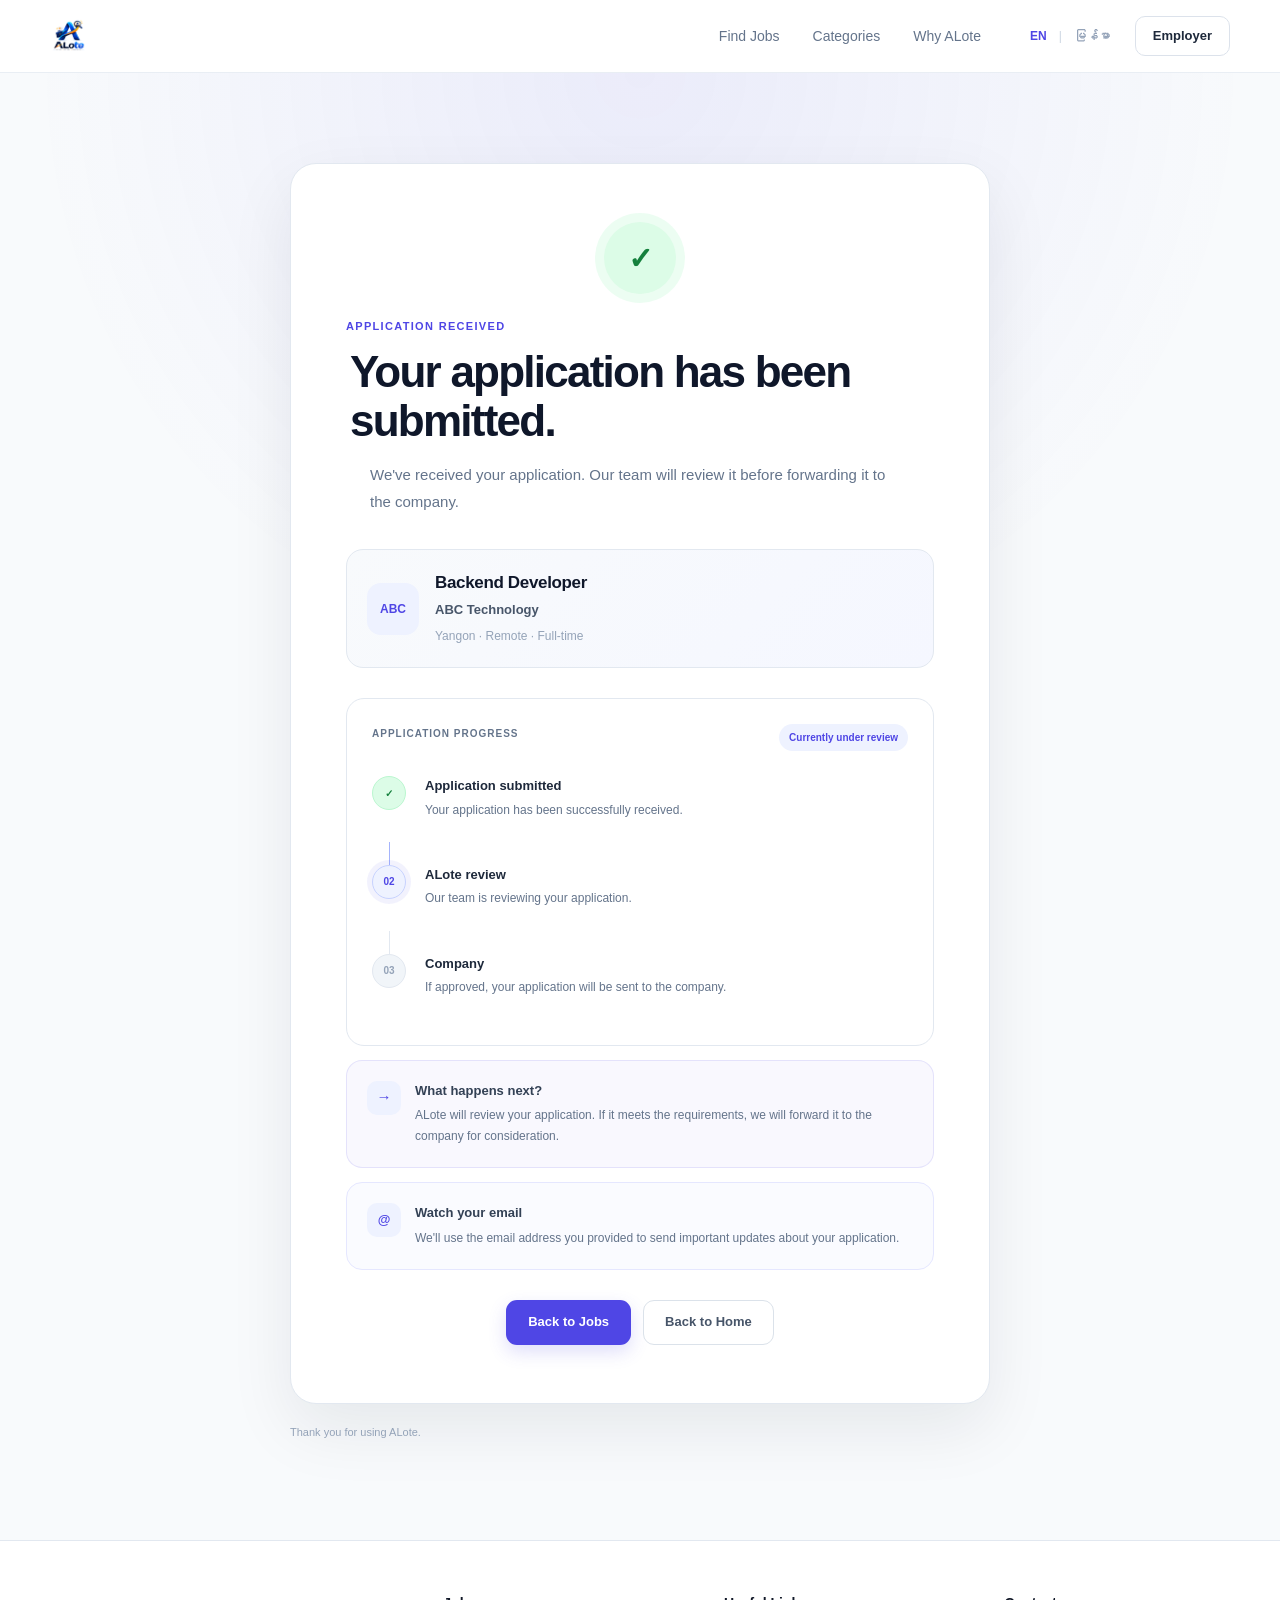
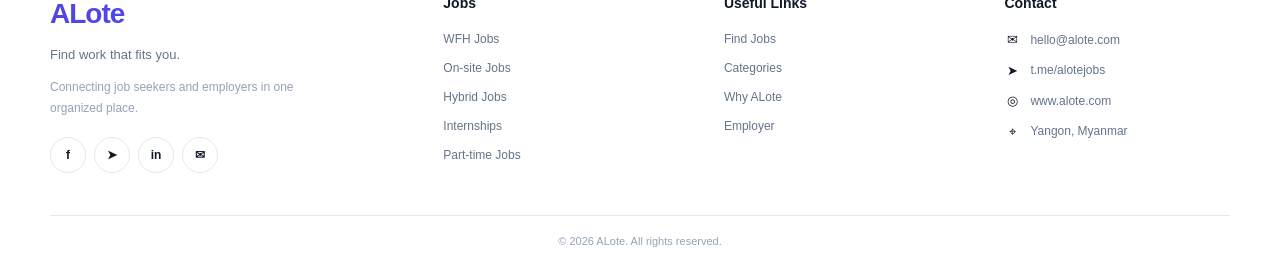
==== commit 63dcfc5b: "Update frontend UI and contact links" ====
--- a/frontend/application-success.html
+++ b/frontend/application-success.html
@@ -518,48 +518,18 @@
 
 
             <!-- ==================================================
-                PAYMENT NOTICE
-            ================================================== -->
-
-            <div class="payment-notice">
-
-                <div class="payment-icon">
-                    $
-                </div>
-
-                <div class="payment-content">
-
-                    <strong data-i18n="paymentTitle">
-                        Complete your payment
-                    </strong>
-
-                    <p data-i18n="paymentDescription">
-                        To continue with your job posting, please contact
-                        ALote on Telegram. Our team will provide the payment
-                        method and instructions.
-                    </p>
-
-                </div>
-
-            </div>
-
-
-            <!-- ==================================================
                 ACTIONS
             ================================================== -->
 
             <div class="success-actions">
 
                 <a
-                    href="https://telegram.me/alotemm"
+                    href="jobs.html"
                     class="primary-button"
-                    target="_blank"
-                    rel="noopener noreferrer"
-                    data-i18n="contactTelegram"
+                    data-i18n="backToJobs"
                 >
-                    Contact us on Telegram →
+                    Back to Jobs
                 </a>
-
 
                 <a
                     href="index.html"
@@ -571,6 +541,8 @@
 
             </div>
 
+            
+
         </section>
 
 
@@ -603,6 +575,7 @@
 
         <div class="footer-brand">
 
+
             <a
                 href="index.html"
                 class="footer-logo"
@@ -632,14 +605,31 @@
             <div class="footer-socials">
 
                 <a
-                    href="https://telegram.me/alotemm"
+                    href="#"
+                    aria-label="Facebook"
+                >
+                    f
+                </a>
+
+
+                <a
+                    href="#"
                     aria-label="Telegram"
                 >
                     ➤
                 </a>
 
+
                 <a
-                    href="https://mail.google.com/mail/?view=cm&fs=1&to=alote.mm@gmail.com&su=Contact%20ALote"
+                    href="#"
+                    aria-label="LinkedIn"
+                >
+                    in
+                </a>
+
+
+                <a
+                    href="#"
                     aria-label="Email"
                 >
                     ✉
@@ -651,7 +641,7 @@
 
 
 
-        <!-- Job Categories -->
+        <!-- Jobs -->
 
         <div class="footer-column">
 
@@ -756,30 +746,38 @@
             </h3>
 
 
-            <a
-                href="https://mail.google.com/mail/?view=cm&fs=1&to=alote.mm@gmail.com&su=Contact%20ALote"
-                target="_blank"
-                rel="noopener noreferrer"
-            >
+            <a href="mailto:hello@alote.com">
+
                 <span class="contact-icon">
                     ✉
                 </span>
 
-                alote.mm@gmail.com
-            </a>
-
-
-            <a
-                href="https://telegram.me/alotemm"
-                target="_blank"
-                rel="noopener noreferrer"
-            >
+                hello@alote.com
+
+            </a>
+
+
+            <a href="#">
+
                 <span class="contact-icon">
                     ➤
                 </span>
 
-                telegram.me/alotemm
-            </a>
+                t.me/alotejobs
+
+            </a>
+
+
+            <a href="#">
+
+                <span class="contact-icon">
+                    ◎
+                </span>
+
+                www.alote.com
+
+            </a>
+
 
             <a href="#">
 
@@ -795,6 +793,9 @@
 
     </div>
 
+
+
+    <!-- Footer Bottom -->
 
     <div class="footer-bottom container">
 
--- a/frontend/css/application-success.css
+++ b/frontend/css/application-success.css
@@ -1023,223 +1023,3 @@
     }
 
 }
-/* =========================================
-   PAYMENT NOTICE
-========================================= */
-
-.payment-notice {
-
-    display: flex;
-    align-items: flex-start;
-    gap: 13px;
-
-    margin-top: 14px;
-    padding: 17px;
-
-    text-align: left;
-
-    background: #fafbff;
-
-    border: 1px solid #e5e7ff;
-
-    border-radius: 13px;
-
-    transition:
-        border-color 0.2s ease,
-        background 0.2s ease;
-}
-
-
-.payment-notice:hover {
-
-    border-color: #c7d2fe;
-
-    background: #f8f8ff;
-
-}
-
-
-/* =========================================
-   PAYMENT ICON
-========================================= */
-
-.payment-icon {
-
-    display: flex;
-    align-items: center;
-    justify-content: center;
-
-    width: 27px;
-    height: 27px;
-
-    flex-shrink: 0;
-
-    border-radius: 8px;
-
-    background: #eef2ff;
-
-    color: #4f46e5;
-
-    font-size: 13px;
-    font-weight: 800;
-}
-
-
-/* =========================================
-   PAYMENT CONTENT
-========================================= */
-
-.payment-content {
-
-    min-width: 0;
-}
-
-
-.payment-content strong {
-
-    display: block;
-
-    margin-bottom: 4px;
-
-    color: #334155;
-
-    font-size: 12px;
-
-    font-weight: 700;
-}
-
-
-.payment-content p {
-
-    margin: 0;
-
-    color: #64748b;
-
-    font-size: 11px;
-
-    line-height: 1.7;
-}
-
-
-/* =========================================
-   TELEGRAM BUTTON
-========================================= */
-
-.success-actions .primary-button {
-
-    background: #4f46e5;
-
-    color: #ffffff;
-
-    box-shadow:
-        0 7px 18px rgba(79, 70, 229, 0.14);
-}
-
-
-.success-actions .primary-button:hover {
-
-    background: #4338ca;
-
-    transform: translateY(-2px);
-
-    box-shadow:
-        0 10px 24px rgba(79, 70, 229, 0.20);
-}
-
-
-/* =========================================
-   SECONDARY BUTTON
-========================================= */
-
-.success-actions .secondary-button {
-
-    background: #ffffff;
-
-    color: #475569;
-
-    border: 1px solid #dbe2ea;
-}
-
-
-.success-actions .secondary-button:hover {
-
-    background: #f8fafc;
-
-    border-color: #cbd5e1;
-
-    transform: translateY(-2px);
-}
-
-
-/* =========================================
-   BURMESE PAYMENT TYPOGRAPHY
-========================================= */
-
-html[lang="my"] .payment-notice,
-html[lang="my"] .payment-content {
-
-    font-family:
-        "Noto Sans Myanmar",
-        "Myanmar Text",
-        sans-serif;
-}
-
-
-html[lang="my"] .payment-content strong {
-
-    font-size: 12px;
-
-    line-height: 1.6;
-}
-
-
-html[lang="my"] .payment-content p {
-
-    font-size: 11px;
-
-    line-height: 1.8;
-}
-
-
-/* =========================================
-   MOBILE
-========================================= */
-
-@media (max-width: 600px) {
-
-    .payment-notice {
-
-        padding: 15px;
-
-        gap: 11px;
-
-    }
-
-
-    .payment-icon {
-
-        width: 26px;
-        height: 26px;
-
-        font-size: 12px;
-
-    }
-
-
-    .success-actions {
-
-        flex-direction: column;
-
-        gap: 9px;
-
-    }
-
-
-    .success-actions .primary-button,
-    .success-actions .secondary-button {
-
-        width: 100%;
-
-    }
-
-}
